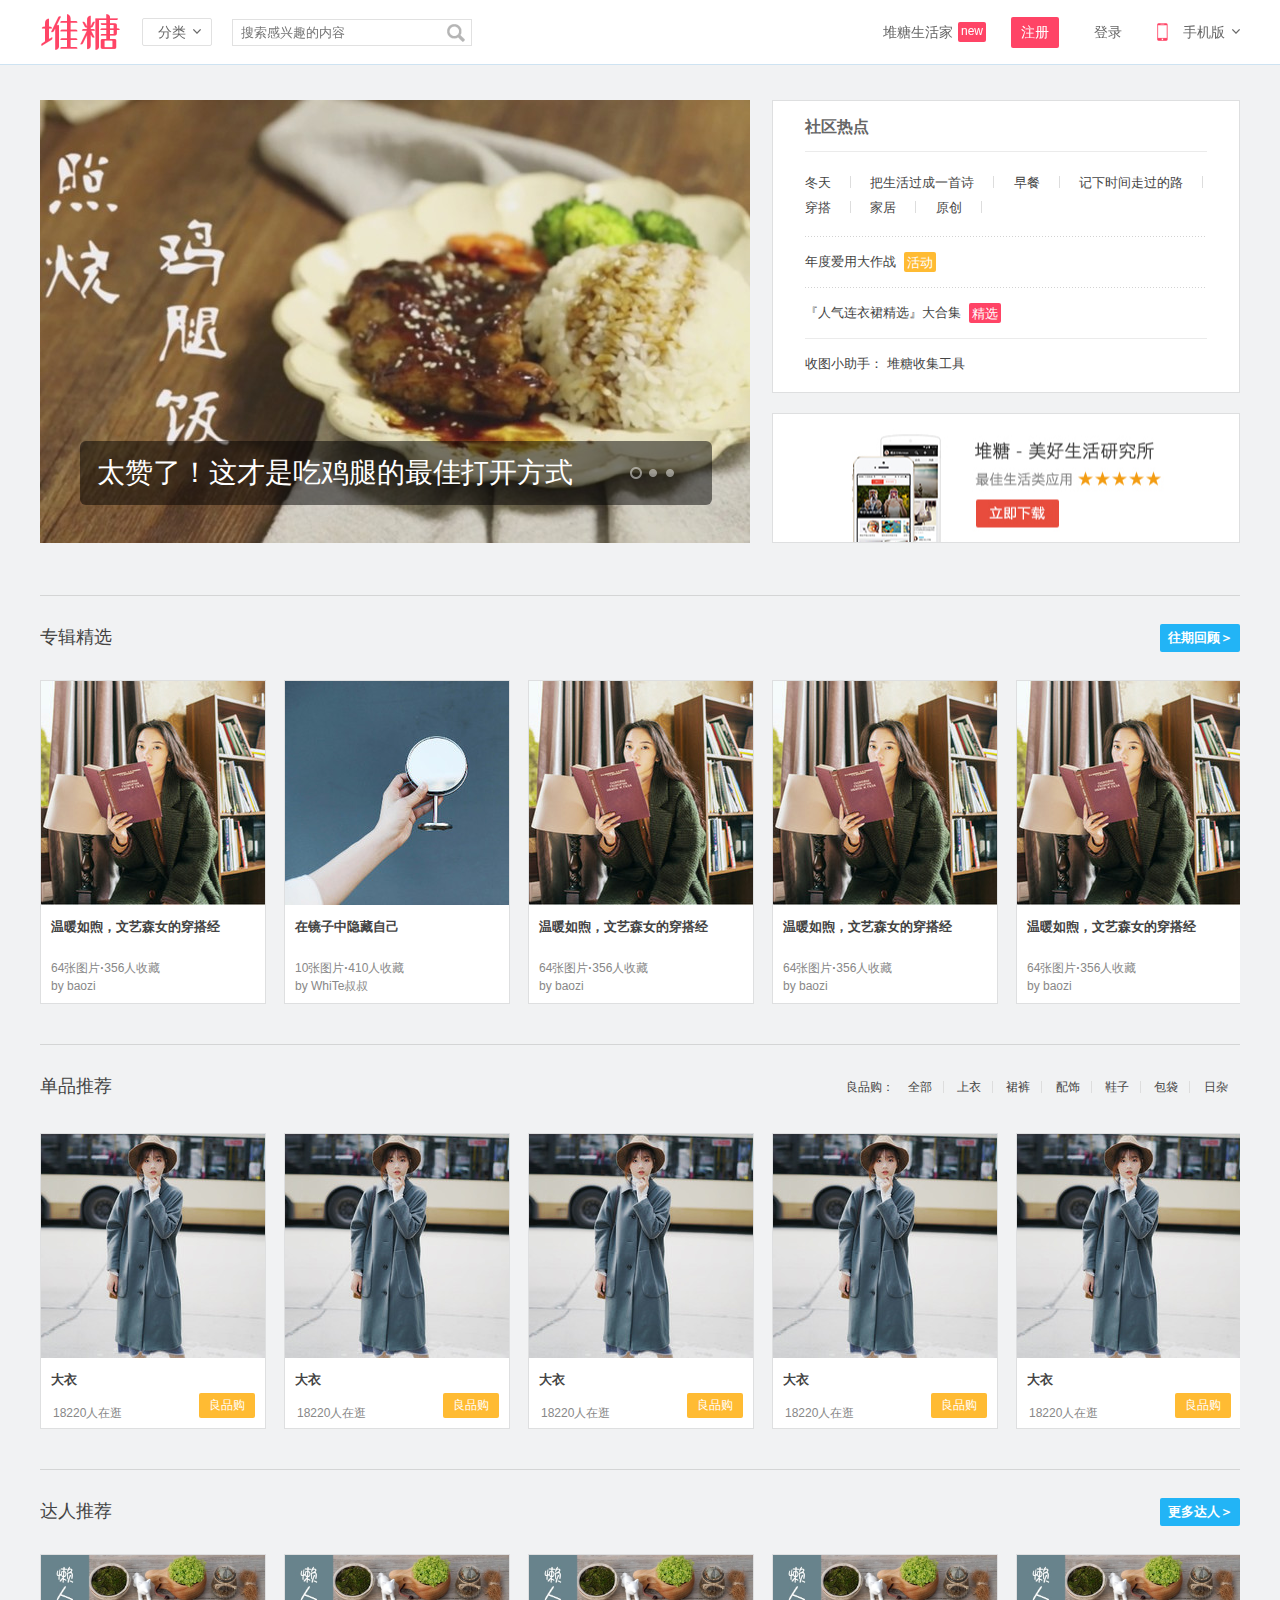
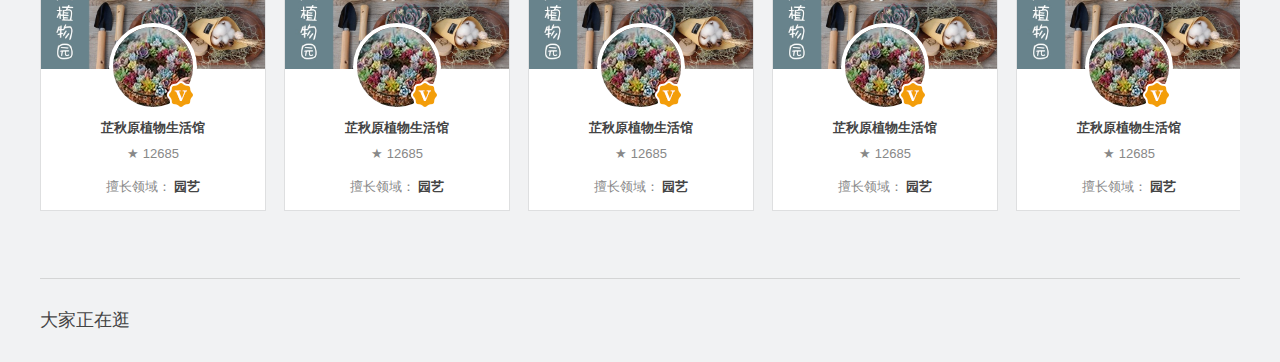
==== duitang/index.html @ 209ea650 "达人推荐" ====
<!doctype html>
<html>
    <head>
        <meta charset="UTF-8">
        <title>堆糖</title>
        <link rel="stylesheet" href="main.css">
    </head>
    <body>
        <div class="Header">
            <div class="u-container u-cf">
                <a class="Header-logo" href="">堆糖</a>

                <div class="Header-filters">
                    <div class="Header-categories">
                        <div class="Header-nav">分类</div>
                        <div class="Header-categoriesContent u-cf">
                            <div class="Header-categoriesModules">
                                <a class="Header-categoriesModuleLink" href="">首页</a>
                                <a class="Header-categoriesModuleLink" href="">热门</a>
                                <a class="Header-categoriesModuleLink" href="">良品购</a>
                            </div>
                            <div class="Header-categoriesBd">
                                <div class="Header-categoriesRow">
                                    <a class="Header-categoryLink" href="">家居生活</a>
                                    <a class="Header-categoryLink" href="">美食菜谱</a>
                                </div>
                                <div class="Header-categoriesRow">
                                    <a class="Header-categoryLink" href="">家居生活</a>
                                </div>
                            </div>
                        </div>
                    </div>
                    <div class="Header-search">
                        <input class="Header-searchInput" placeholder="搜索感兴趣的内容">
                    </div>
                </div>

                <div class="Header-helpers u-cf">
                    <div class="Header-helperItem">
                        <a href="">堆糖生活家</a>
                        <span class="Header-new">new</span>
                    </div>
                    <div class="Header-helperItem">
                        <a class="Header-btn Header-btn--hili" href="">注册</a>
                    </div>
                    <div class="Header-helperItem">
                        <a class="Header-btn" href="">登录</a>
                    </div>
                    <div class="Header-helperItem Header-qrcode">
                        <span class="phone-logo">sj</span>
                        <div class="for-phone">手机版</div>
                        <div class="Header-qrContent"></div>
                    </div>
                </div>
            </div>
        </div>

        <div class="u-container">
            <div class="Focus">
                <div class="Focus-item is-current">
                    <a class="Focus-img" href="https://www.duitang.com/article/?id=395470" style="background: url(img/jdt-1.jpeg);"></a>
                    <span class="Focus-title">
                        <span class="Focus-lstitle">
                        太赞了！这才是吃鸡腿的最佳打开方式
                        </span>
                    </span>
                </div>
                <div class="Focus-item">
                    <a class="Focus-img" href="https://www.duitang.com/album/?id=81870551" style="background: url(img/jdt-2.jpeg);"></a>
                    <span class="Focus-title">
                        <span class="Focus-lstitle">
                        游戏时间到！
                        </span>
                    </span>
                </div>
                <div class="Focus-item">
                    <a class="Focus-img" href="https://www.duitang.com/article/?id=393801" style="background: url(img/jdt-3.png);"></a>
                    <span class="Focus-title">
                        <span class="Focus-lstitle">
                        冬天最幸福的时候，就是做各种草莓派
                        </span>
                    </span>
                </div>

                <div class="Focus-points">
                    <div class="Focus-point is-current"></div>
                    <div class="Focus-point"></div>
                    <div class="Focus-point"></div>
                </div>

                <div class="Hot">
                        <h3 class="Hot-title">社区热点</h3>
                        <div class="Hot-tags">
                            <div class="Hot-span-sline">
                                <div class="Hot-tag">
                                    <a class="Hot-spana" target="blank" href="https://www.duitang.com/blogs/tag/?name=%E5%86%AC%E5%A4%A9&from=hot">冬天</a>
                                </div>
                                <div class="Hot-tag">
                                    <a class="Hot-spana" target="blank" href="http://www.duitang.com/album/?id=77973360">把生活过成一首诗</a>
                                </div>
                                <div class="Hot-tag">
                                    <a class="Hot-spana" target="blank" href="https://www.duitang.com/blogs/tag/?name=%E6%97%A9%E9%A4%90&from=hot">早餐</a>
                                </div>
                                <div class="Hot-tag">
                                    <a class="Hot-spana" target="blank" href="http://www.duitang.com/album/?id=78070814">记下时间走过的路</a>
                                </div>
                                <div class="Hot-tag">
                                    <a class="Hot-spana" target="blank" href="https://www.duitang.com/blogs/tag/?name=%E7%A9%BF%E6%90%AD&from=hot">穿搭</a>
                                </div>
                                <div class="Hot-tag">
                                    <a class="Hot-spana" target="blank" href="https://www.duitang.com/blogs/tag/?name=%E5%AE%B6%E5%B1%85&from=hot">家居</a>
                                </div>
                                <div class="Hot-tag">
                                    <a class="Hot-spana" target="blank" href="https://www.duitang.com/blogs/tag/?name=%E5%8E%9F%E5%88%9B&from=hot">原创</a>
                                </div>
                            </div>
                        </div>
                        <div class="Hot-spans">
                            <div class="Hot-span">
                                <a class="Hot-spana" target="blank" href="http://www.duitang.com/guide2/event/beauty02favorlove2016/">年度爱用大作战</a>
                                <a class="Hot-lable event" target="blank" href="http://www.duitang.com/guide2/event/beauty02favorlove2016/">活动</a>
                            </div>

                        </div>
                        <div class="Hot-spans">
                            <div class="Hot-span">
                                <a class="Hot-spana" target="blank" href="https://www.duitang.com/guide2/daogou/top100/">『人气连衣裙精选』大合集</a>
                                <a class="Hot-lable choice" target="blank" href="https://www.duitang.com/guide2/daogou/top100/">精选</a>
                            </div>
                        </div>
                        <div class="Hot-spans Hot-app">
                            <div class="Hot-span">
                                <span class="Hot-spana">收图小助手：
                                    <a target="blank" href="https://www.duitang.com/about/collectit/">
                                    堆糖收集工具
                                    </a>
                                </span>
                            </div>
                        </div>
                </div>
                <div class="AppDownload">
                    <a class="AppDownload-link" href="https://www.duitang.com/app/duitang/">app下载</a>
                </div>
            </div>
            <div class="Center">
                <div class="Selected">
                    <div class="Selected-hd u-cf">
                        <h2 class="Selected-title">专辑精选</h2>
                        <a class="Selected-more" target="blank" href="https://www.duitang.com/people/?user_id=1726490718#!favalbum">往期回顾＞</a>
                    </div>
                    <div class="Selected-items">
                        <div class="Selected-item">
                            <a class="Selected-figure" target="blank" href="https://www.duitang.com/album/?id=81811400">
                                <img src="img/zjjx-1.jpeg" style="display: block;">
                                <div class="Selected-caption">温暖如煦，文艺森女的穿搭经</div>
                            </a>
                            <div class="Selected-attrs">
                                <div>64张图片<b>·</b>356人收藏</div>
                                <div>
                                    by
                                    <a target="blank" href="https://www.duitang.com/people/?user_id=84204">baozi</a>
                                </div>
                            </div>
                        </div>
                        <div class="Selected-item">
                            <a class="Selected-figure" target="blank" href="https://www.duitang.com/album/?id=81811400">
                                <img src="img/zjjx-2.jpeg" style="display: block;">
                                <div class="Selected-caption">在镜子中隐藏自己</div>
                            </a>
                            <div class="Selected-attrs">
                                <div>10张图片<b>·</b>410人收藏</div>
                                <div>
                                    by
                                    <a target="blank" href="https://www.duitang.com/album/?id=72485323">WhiTe叔叔</a>
                                </div>
                            </div>
                        </div>
                        <div class="Selected-item">
                            <a class="Selected-figure" target="blank" href="https://www.duitang.com/album/?id=81811400">
                                <img src="img/zjjx-1.jpeg" style="display: block;">
                                <div class="Selected-caption">温暖如煦，文艺森女的穿搭经</div>
                            </a>
                            <div class="Selected-attrs">
                                <div>64张图片<b>·</b>356人收藏</div>
                                <div>
                                    by
                                    <a target="blank" href="https://www.duitang.com/people/?user_id=84204">baozi</a>
                                </div>
                            </div>
                        </div>
                        <div class="Selected-item">
                            <a class="Selected-figure" target="blank" href="https://www.duitang.com/album/?id=81811400">
                                <img src="img/zjjx-1.jpeg" style="display: block;">
                                <div class="Selected-caption">温暖如煦，文艺森女的穿搭经</div>
                            </a>
                            <div class="Selected-attrs">
                                <div>64张图片<b>·</b>356人收藏</div>
                                <div>
                                    by
                                    <a target="blank" href="https://www.duitang.com/people/?user_id=84204">baozi</a>
                                </div>
                            </div>
                        </div>
                        <div class="Selected-item">
                            <a class="Selected-figure" target="blank" href="https://www.duitang.com/album/?id=81811400">
                                <img src="img/zjjx-1.jpeg" style="display: block;">
                                <div class="Selected-caption">温暖如煦，文艺森女的穿搭经</div>
                            </a>
                            <div class="Selected-attrs">
                                <div>64张图片<b>·</b>356人收藏</div>
                                <div>
                                    by
                                    <a target="blank" href="https://www.duitang.com/people/?user_id=84204">baozi</a>
                                </div>
                            </div>
                        </div>
                    </div>
                </div>
                <div class="Selected">
                    <div class="Selected-hd u-cf">
                        <h2 class="Selected-title">单品推荐</h2>
                        <div class="Recommend-enery">
                            <span>良品购：</span>
                            <a class="Enery-tag" target="blank" href="https://www.duitang.com/shopping/?from=home">全部</a>
                            <a class="Enery-tag" target="blank" href="https://www.duitang.com/shopping/?cat=1&from=home">上衣</a>
                            <a class="Enery-tag" target="blank" href="https://www.duitang.com/shopping/?cat=2&from=home">裙裤</a>
                            <a class="Enery-tag" target="blank" href="https://www.duitang.com/shopping/?cat=3&from=home">配饰</a>
                            <a class="Enery-tag" target="blank" href="https://www.duitang.com/shopping/?cat=4&from=home">鞋子</a>
                            <a class="Enery-tag" target="blank" href="https://www.duitang.com/shopping/?cat=5&from=home">包袋</a>
                            <a class="Enery-lasttag" target="blank" href="https://www.duitang.com/shopping/?cat=6&from=home">日杂</a>
                        </div>
                        <div class="Recommend-all">
                            <div class="Recommend-block">
                                <a class="Selected-figure" target="blank" href="https://www.duitang.com/album/?id=81811400">
                                    <img src="img/dptj-1.jpeg" style="display: block;">
                                    <div class="Selected-caption">大衣</div>
                                </a>
                                <div class="Recommend-attr">
                                    <div class="Selected-scs">18220人在逛</div>
                                    <a class="Selected-lpg" target="blank" href="https://www.duitang.com/shopping/?from=home">良品购</a>
                                </div>
                            </div>
                            <div class="Recommend-block">
                                <a class="Selected-figure" target="blank" href="https://www.duitang.com/album/?id=81811400">
                                    <img src="img/dptj-1.jpeg" style="display: block;">
                                    <div class="Selected-caption">大衣</div>
                                </a>
                                <div class="Recommend-attr">
                                    <div class="Selected-scs">18220人在逛</div>
                                    <a class="Selected-lpg" target="blank" href="https://www.duitang.com/shopping/?from=home">良品购</a>
                                </div>
                            </div>
                            <div class="Recommend-block">
                                <a class="Selected-figure" target="blank" href="https://www.duitang.com/album/?id=81811400">
                                    <img src="img/dptj-1.jpeg" style="display: block;">
                                    <div class="Selected-caption">大衣</div>
                                </a>
                                <div class="Recommend-attr">
                                    <div class="Selected-scs">18220人在逛</div>
                                    <a class="Selected-lpg" target="blank" href="https://www.duitang.com/shopping/?from=home">良品购</a>
                                </div>
                            </div>
                            <div class="Recommend-block">
                                <a class="Selected-figure" target="blank" href="https://www.duitang.com/album/?id=81811400">
                                    <img src="img/dptj-1.jpeg" style="display: block;">
                                    <div class="Selected-caption">大衣</div>
                                </a>
                                <div class="Recommend-attr">
                                    <div class="Selected-scs">18220人在逛</div>
                                    <a class="Selected-lpg" target="blank" href="https://www.duitang.com/shopping/?from=home">良品购</a>
                                </div>
                            </div>
                            <div class="Recommend-block">
                                <a class="Selected-figure" target="blank" href="https://www.duitang.com/album/?id=81811400">
                                    <img src="img/dptj-1.jpeg" style="display: block;">
                                    <div class="Selected-caption">大衣</div>
                                </a>
                                <div class="Recommend-attr">
                                    <div class="Selected-scs">18220人在逛</div>
                                    <a class="Selected-lpg" target="blank" href="https://www.duitang.com/shopping/?from=home">良品购</a>
                                </div>
                            </div>
                        </div>
                    </div>
                </div>
                <div class="Selected">
                    <div class="Selected-hd u-cf">
                        <h2 class="Selected-title">达人推荐</h2>
                        <a class="Selected-more" target="blank" href="https://www.duitang.com/people/?user_id=1726490718#!favalbum">更多达人＞</a>
                    </div>
                    <div class="Selected-items">
                        <div class="Recommend-item">
                            <div class="Selected-figure">
                                <a class="Figure-upper" target="blank" href="https://www.duitang.com/people/?user_id=1007240">
                                    <img class="Figure-middle" src="img/drtj-user1.jpeg">
                                    <img class="Figure-below" src="img/VIP-logo.png">
                                    <div class="Selected-store">芷秋原植物生活馆</div>
                                </a>
                                <p class="Collect">★ 12685</p>
                                <p class="Expertise">擅长领域：
                                    <b class="Field">园艺</b>
                                </p>
                            </div>
                        </div>
                        <div class="Recommend-item">
                            <div class="Selected-figure">
                                <a class="Figure-upper" target="blank" href="https://www.duitang.com/people/?user_id=1007240">
                                    <img class="Figure-middle" src="img/drtj-user1.jpeg">
                                    <img class="Figure-below" src="img/VIP-logo.png">
                                    <div class="Selected-store">芷秋原植物生活馆</div>
                                </a>
                                <p class="Collect">★ 12685</p>
                                <p class="Expertise">擅长领域：
                                    <b class="Field">园艺</b>
                                </p>
                            </div>
                        </div>
                        <div class="Recommend-item">
                            <div class="Selected-figure">
                                <a class="Figure-upper" target="blank" href="https://www.duitang.com/people/?user_id=1007240">
                                    <img class="Figure-middle" src="img/drtj-user1.jpeg">
                                    <img class="Figure-below" src="img/VIP-logo.png">
                                    <div class="Selected-store">芷秋原植物生活馆</div>
                                </a>
                                <p class="Collect">★ 12685</p>
                                <p class="Expertise">擅长领域：
                                    <b class="Field">园艺</b>
                                </p>
                            </div>
                        </div>
                        <div class="Recommend-item">
                            <div class="Selected-figure">
                                <a class="Figure-upper" target="blank" href="https://www.duitang.com/people/?user_id=1007240">
                                    <img class="Figure-middle" src="img/drtj-user1.jpeg">
                                    <img class="Figure-below" src="img/VIP-logo.png">
                                    <div class="Selected-store">芷秋原植物生活馆</div>
                                </a>
                                <p class="Collect">★ 12685</p>
                                <p class="Expertise">擅长领域：
                                    <b class="Field">园艺</b>
                                </p>
                            </div>
                        </div>
                        <div class="Recommend-item">
                            <div class="Selected-figure">
                                <a class="Figure-upper" target="blank" href="https://www.duitang.com/people/?user_id=1007240">
                                    <img class="Figure-middle" src="img/drtj-user1.jpeg">
                                    <img class="Figure-below" src="img/VIP-logo.png">
                                    <div class="Selected-store">芷秋原植物生活馆</div>
                                </a>
                                <p class="Collect">★ 12685</p>
                                <p class="Expertise">擅长领域：
                                    <b class="Field">园艺</b>
                                </p>
                            </div>
                        </div>
                    </div>
                </div>
                <div class="Selected-then">
                    <div class="Selected-hd u-cf">
                        <h2 class="Selected-title">大家正在逛</h2>
                    </div>
                </div>
            </div>
        </div>

        <div class="Footer"></div>
    </body>
    <script src="jquery-min.js"></script>
    <script src="main.js"></script>
</html>
---- duitang/main.css ----
body {
    margin: 0;
    padding-top: 100px;
    background: #f1f2f3;
    color: #666;
    font: 12px/1.5 "Helvetica Neue", Helvetica, "PingFang SC", "Hiragino Sans GB", "Microsoft YaHei", Arial, sans-serif;
}

a {
    color: inherit;
    text-decoration: none;
}

.u-container {
    margin: auto;
    width: 1200px;
    height: 100%;
}

.u-cf::before,
.u-cf::after {
      display: table;
      content: " ";
}

.u-cf::after {
    clear: both;
}

.Header {
    position: fixed;
    top:0;
    z-index: 15;
    width: 100%;
    height:64px;
    border-bottom: 1px solid #cee3f2;
    background: #fff;
}

.Header-logo {
    float: left;
    width: 80px;
    height: 100%;
    background: url(img/logo.png) no-repeat center;
    text-indent: -999px;
}

.Header-filters {
    display: flex;
    align-items: center;
    float: left;
    margin-left: 22px;
    height: 100%;
}

.Header-categories {
    position: relative;
    font-size: 14px;
}

.Header-nav {
    position: relative;
    z-index: 10;
    padding-right: 10px;
    width: 58px;
    border: 1px solid #e1e1e1;
    border-radius: 2px;
    background: url(img/arrow-down.png) no-repeat 49px center;
    text-align: center;
    line-height: 26px;
    cursor: pointer;
}

.Header-categories:hover .Header-nav {
    border-bottom-color: #fff;
    background-image: url(img/arrow-up.png);
}

.Header-categoriesContent {
    position: absolute;
    top: 27px;
    display: none;
    padding: 40px 30px 20px;
    width: 300px;
    border: 1px solid #e1e1e1;
    background: #fff;
}

.Header-categories:hover .Header-categoriesContent {
    display: block;
    background: #fff;
}

.Header-categoriesModules {
    float: left;
    width: 80px;
}

.Header-categoriesModuleLink {
    display: block;
    margin-bottom: .5em;
}

.Header-categoriesBd {
    float: left;
    width: 220px;
}

.Header-categoriesRow {
    margin-bottom: .5em;
    padding-bottom: .5em;
    border-bottom: 1px solid #e1e1e1;
}

.Header-categoryLink {
    margin-right: 2em;
}

.Header-searchInput {
    margin-left: 20px;
    padding: 5px 30px 5px 8px;
    width: 200px;
    outline: none;
    border: 1px solid #e1e1e1;
    background: url(img/search.png) no-repeat 210px center;
}

.Header-helpers {
    display: flex;
    align-items: center;
    float: right;
    height: 100%;
    font-size: 14px;
}

.Header-helperItem {
    display: flex;
    align-items: center;
    float: left;
    margin-left: 25px;
    height: 100%;
}

.Header-new {
    margin-left: 5px;
    padding: 0 3px 2px;
    border-radius: 2px;
    background: #f46;
    color: #fff;
    font-size: 12px;
}

.Header-btn {
    padding: 5px 10px;
    border-radius: 2px;
}

.Header-btn--hili {
    background: #f46;
    color: #fff;
}

.phone-logo {
    float: left;
    width: 11px;
    height: 100%;
    background: url(img/phone.png) no-repeat center;
    text-indent: 999px;
}

.for-phone {
    position: relative;
    z-index: 10;
    padding: 5px 15px;
    background: url(img/arrow-down.png) no-repeat 63px center;
    cursor: pointer;
}

.Header-qrcode:hover .for-phone {
    background-image: url(img/arrow-up.png);
}
.Header-qrcode {
    position: relative;
}

.Header-qrContent {
    position: absolute;
    top: 64px;
    left: -90px;
    display: none;
    width: 188px;
    height: 200px;
    background: url(img/qrcode.png);
}

.Header-qrcode:hover .Header-qrContent {
    display: block;
}

.Focus {
    position: relative;
    float: left;
    width: 100%;
    height: 455px;
}

.Focus-item {
    position: relative;
    display: none;
    float: left;
    width: 712px;
    height: 445px;
}

.Focus-item.is-current {
    display: block;
}

.Focus-img {
    display: block;
    width: 710px;
    height: 443px;
    background: no-repeat;
}

.Focus-title {
    position: absolute;
    bottom: 40px;
    left: 40px;
    padding-left: 17px;
    width: 615px;
    height: 64px;
    border-radius: 6px;
    background-color: rgba(0,0,0,.5);
    color: #fff;
    font-size: 28px;
    line-height: 64px;
}

.Focus-lstitle {
    float: left;
}


.Focus-points {
    position: absolute;
    bottom: 76px;
    left: 590px;
    z-index: 5;
    overflow:hidden;
    width: 104px;
    height:12px
}

.Focus-point {
    float: left;
    margin-right: 5px;
    width: 12px;
    height: 12px;
    background: url(img/xbt.png) -622px -244px no-repeat ;
    cursor: pointer;
}

.Focus-point.is-current {
    background-position-x: -642px;
}

.Hot {
    float: right;
    overflow: hidden;
    padding: 0 32px;
    width: 402px;
    height: 291px;
    border: 1px solid #dedfe0;
    background: #fff
}

.Hot-title {
    margin: 0;
    padding-top: 14px;
    height: 36px;
    border-bottom: 1px solid #ebebeb;
    font-size: 16px;
}

.Hot-tags {
    margin-left: -16px;
    padding: 16px 0 0;
    height:68px;
    background: 0 0;
}

.Hot-span-sline {
    width: 422px;
}

.Hot-tag {
    display: inline-block;
    padding: 0 20px 0 16px;
    background: url(img/xbt.png) right 8px;
}

.Hot-spana {
    display: inline-block;
    margin-top: 5px;
    padding: 0;
    color: #444;
    font-size: 13px;
}

.Hot-spans {
    padding: 11px 0 5px;
    height: 35px;
    background: url(img/dian.png) repeat-x;
}

.Hot-span {
    line-height: 20px;
}

.Hot-lable.event {
    width: 26px;
    height: 20px;
    background-color: #fb3;
}

.Hot-lable {
    margin-left: 5px;
    padding: 2.5px 3px;
    border-radius: 2px;
    color: #fff;
    font-size: 13px;
}

.Hot-lable.choice {
    width:26px;
    background-color: #f46;
}

.Hot-spans.Hot-app {
    padding-top: 10px;
    border-top: 1px solid #ebebeb;
    background: 0 0;
}

.AppDownload {
    float: right;
    overflow: hidden;
    margin-top: 20px;
    width: 468px;
    height: 130px;
    background-color: #fff;
}

.AppDownload-link {
    display: block;
    height: 128px;
    border: 1px solid #dedfe0;
    background: url(img/app-download.jpeg) no-repeat center;
    text-indent: -9999px;
}

.Center {
    overflow: hidden;
    width:100%;
}

.Selected {
    margin-top: 40px;
    border-top: 1px solid #d4d5d5;
}

.Selected-hd {
    margin: 28px 0;
}

.Selected-title {
    float:left;
    margin: 0;
    color: #444;
    font-weight: 400;
    font-size: 18px
}

.Selected-more {
    float: right;
    margin:0 auto;
    width: 80px;
    height: 28px;
    border-radius: 2px;
    background-color: #22b4f6;
    color: #fff;
    text-align: center;
    text-decoration: none;
    font-weight: 700;
    font-size: 13px;
    line-height: 28px;
}

.Selected-items {
    margin-right: -20px;
    height: 324px;
}

.Selected-item {
    position: relative;
    float: left;
    margin-right: 18px;
    width: 224px;
    height: 322px;
    border: 1px solid #dedfe0;
    background-color: #fff;
}

.Selected-figure {
    display: block;
}

.Selected-caption {
    padding: 12px 10px 0;
    height: 34px;
    color: #444;
    font-weight: 700;
    font-size: 13px;
}

.Selected-attrs {
    padding: 8px 10px 12px;
    height: 34px;
    color: #888;
    font-size: 12px;
}

.Recommend-enery {
    float: right;
    margin:0 auto;
    width: 394px;
    height: 28px;
    color: #444;
    text-align: center;
    text-decoration: none;
    font-size: 12px;
    line-height: 28px;
}

.Enery-tag {
    padding: 0 12px 0 10px;
    background: url(img/xbt.png) right 1px;
}

.Enery-lasttag {
    padding: 0 12px 0 10px;
    background: 0 0;
}

.Recommend-all {
    margin-top: 60px;
    margin-right: -20px;
}

.Recommend-block {
    position: relative;
    float: left;
    margin-right: 18px;
    width: 224px;
    height: 294px;
    border: 1px solid #dedfe0;
    background-color: #fff;
}

.Recommend-attr {
    height: 34px;
    color: #888;
    font-size: 12px;
}

.Selected-scs {
    padding: 0 12px 12px;
}

.Selected-lpg {
    position: absolute;
    right: 10px;
    bottom: 10px;
    width: 56px;
    height: 25px;
    border-radius: 2px;
    background-color: #fb3;
    color: #fff;
    vertical-align: middle;
    text-align: center;
    line-height: 25px;
    text-orientation: none;
}

.Recommend-item {
    position: relative;
    float: left;
    margin-right: 18px;
    width: 224px;
    height: 255px;
    border: 1px solid #dedfe0;
    background-color: #fff;
}

.Figure-upper {
    display: block;
    width: 224px;
    height: 114px;
    background: url(img/drtj-1.jpeg);
    background-size: cover;
}

.Figure-middle {
    position: absolute;
    top: 68px;
    left: 68px;
    width: 80px;
    height: 80px;
    border: 4px solid #fff;
    border-radius: 80px;
    cursor: pointer;
}

.Figure-below {
    transform: translate3d(126px,126px,0);
}

.Selected-store {
    padding-top: 130px;
    padding-right: 10px;
    padding-left: 10px;
    color: #444;
    text-align: center;
    font-weight: 700;
    font-size: 13px;
}

.Collect {
    margin-top: 75px;
    color: #888;
    text-align: center;
    font-size: 13px;
}

.Expertise {
    color: #888;
    text-align: center;
    font-size: 13px;
}

.Field {
    color: #444;
    font-weight: 400px;
}

.Selected-then {
    border-top: 1px solid #d4d5d5;
}
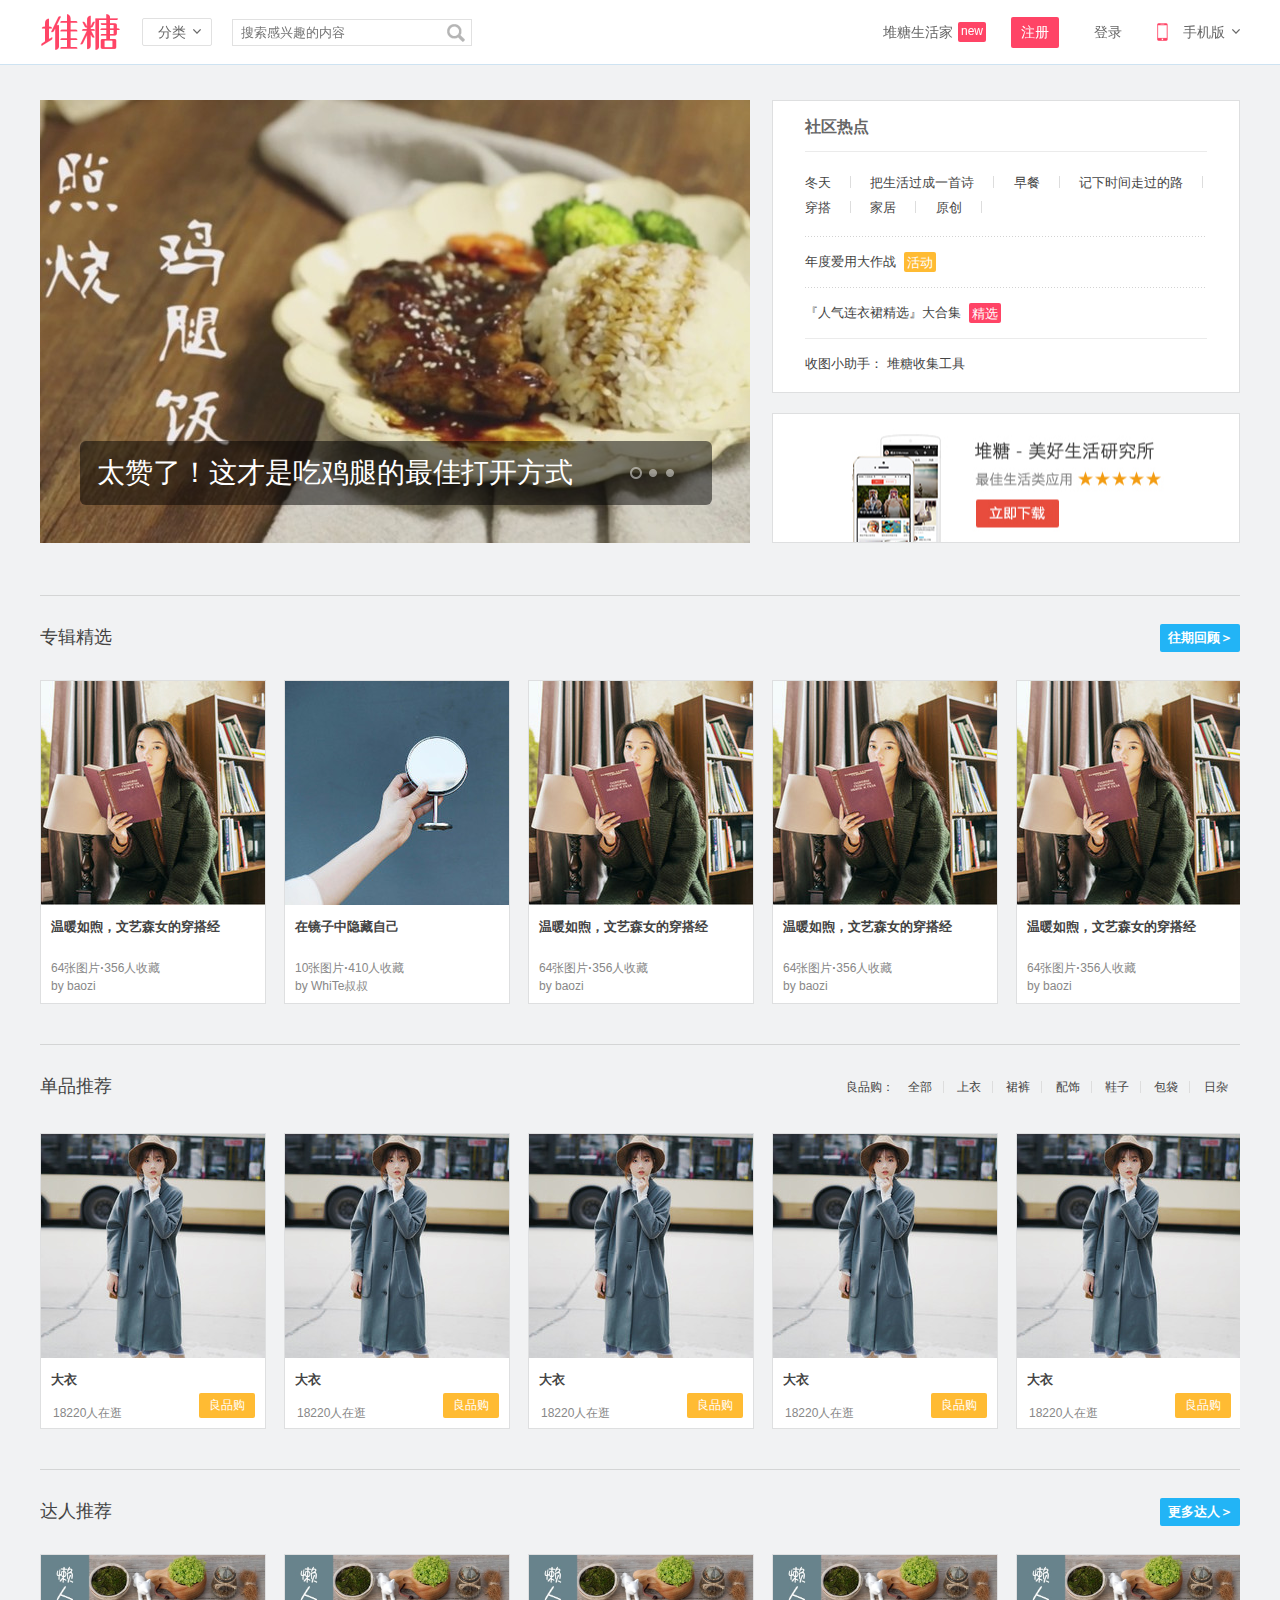
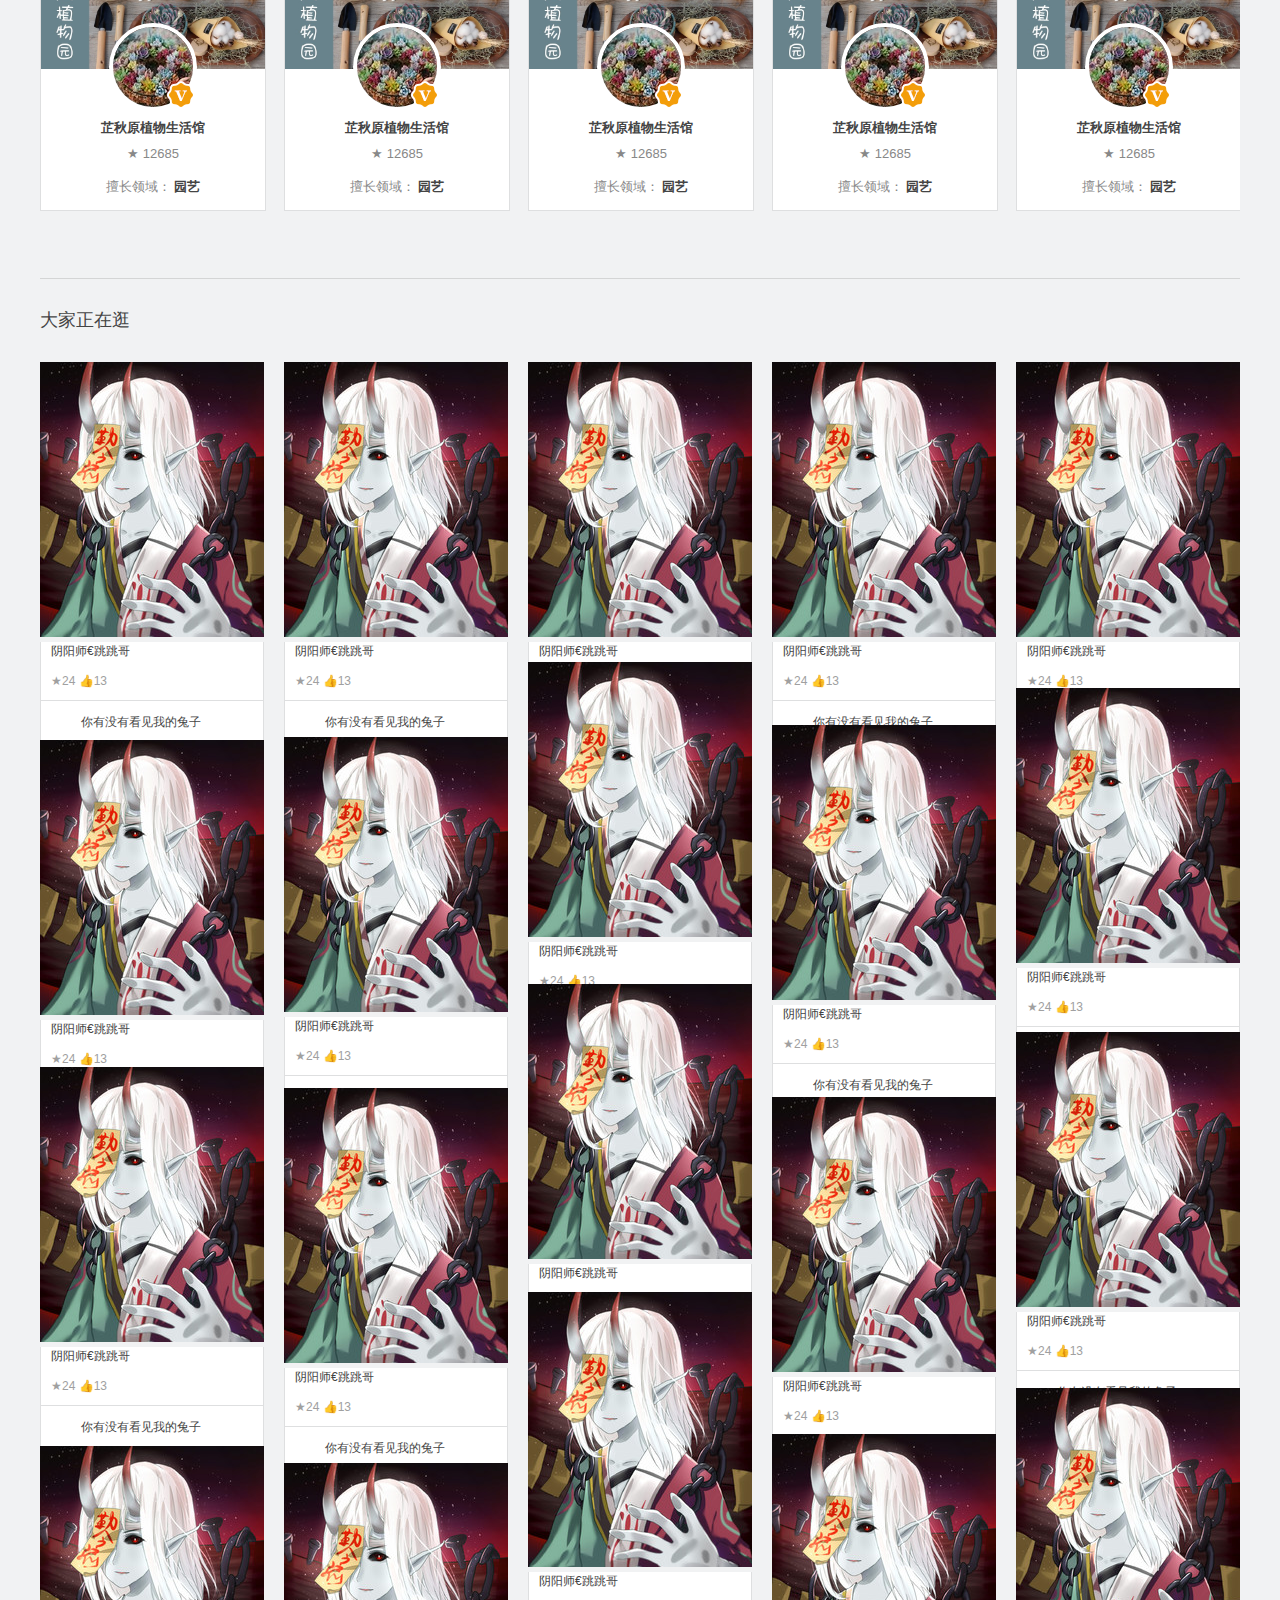
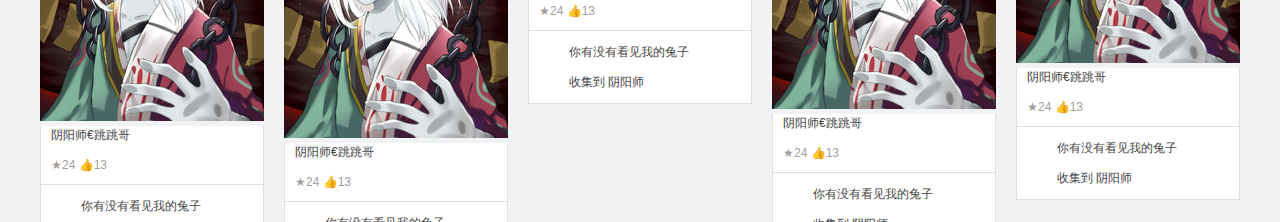
==== commit 6202ba54: "折磨" ====
--- a/duitang/index.html
+++ b/duitang/index.html
@@ -360,12 +360,74 @@
                     <div class="Selected-hd u-cf">
                         <h2 class="Selected-title">大家正在逛</h2>
                     </div>
+                    <div class="Example">
+                        <div class="Example-column"></div>
+                        <div class="Example-column"></div>
+                        <div class="Example-column"></div>
+                        <div class="Example-column"></div>
+                        <div class="Example-column"></div>
+                    </div>
                 </div>
             </div>
         </div>
 
         <div class="Footer"></div>
     </body>
+    <script id="Example-item--Template" type="text/template">
+        <a target="blank" href="https://www.duitang.com/blog/?id=685735447">
+            <img src="img/01.jpeg">
+        </a>
+        <div class="Example-title">
+            <span class="Example-store">阴阳师€跳跳哥</span>
+            <p class="Example-zan">★24<span> 👍13</span></p>
+            <a class="Example-comment" target="blank" href="https://www.duitang.com/people/?user_id=5399099">你有没有看见我的兔子</a>
+            <p class="Example-comment">收集到
+            <a target="blank" href="https://www.duitang.com/album/?id=80597880"> 阴阳师</a>
+            </p>
+        </div>
+
+    </script>
+
+    <script>
+        // 计算下一个项目应该添加到第几列（高度最矮的那一列）
+        var getNextColumnIndex = function () {
+            var columns = document.querySelectorAll('.Example-column');
+
+            var nextColumnIndex = 0;
+            var nextColumnHeight = columns[0].offsetHeight;
+
+            for (var i = 1, count = columns.length; i < count; i++) {
+                if (columns[i].offsetHeight < nextColumnHeight) {
+                    nextColumnIndex = i;
+                    nextColumnHeight = columns[i].offsetHeight;
+                }
+            }
+
+            return nextColumnIndex;
+        };
+
+        // 创建并添加一个项目
+        var loadItem  = function () {
+            var item = document.createElement('div');
+
+            item.className = 'Example-item';
+            item.style.height = Math.floor(Math.random() * 100 + 300) + 'px'; // 真实环境不需要
+            item.innerHTML = document.getElementById('Example-item--Template').innerHTML;
+
+            var nextColumnIndex = getNextColumnIndex();
+            document.querySelectorAll('.Example-column')[nextColumnIndex].append(item);
+        };
+
+        // 创建并添加指定数量个项目
+        var loadItems = function (amount) {
+            for (var i = 0; i < amount; i++) {
+                loadItem();
+            }
+        };
+
+        // 创建并添加 20 个项目
+        loadItems(20);
+    </script>
     <script src="jquery-min.js"></script>
     <script src="main.js"></script>
 </html>
--- a/duitang/main.css
+++ b/duitang/main.css
@@ -557,3 +557,46 @@
 .Selected-then {
     border-top: 1px solid #d4d5d5;
 }
+
+.Example {
+    margin-right: -30px;
+}
+
+.Example-column {
+    float: left;
+    margin-right: 20px;
+    width: 224px;
+}
+
+.Example-item {
+    width: 100%;
+}
+
+.Example-title {
+    margin-bottom: 20px;
+    border-right: 1px solid #dedfe0;
+    border-bottom: 1px solid #dedfe0;
+    border-left: 1px solid #dedfe0;
+    background: #fff;
+}
+
+.Example-store {
+    padding-right: 10px;
+    padding-left: 10px;
+    color: #444;
+    text-align: center;
+    font-size: 12px;
+}
+
+.Example-zan {
+    padding-bottom:10px;
+    padding-left: 10px;
+    border-bottom: 1px solid #dedfe0;
+    color: #a0a0a0;
+}
+
+.Example-comment {
+    padding-left: 40px;
+    color: #444;
+    font-size: 12px;
+}
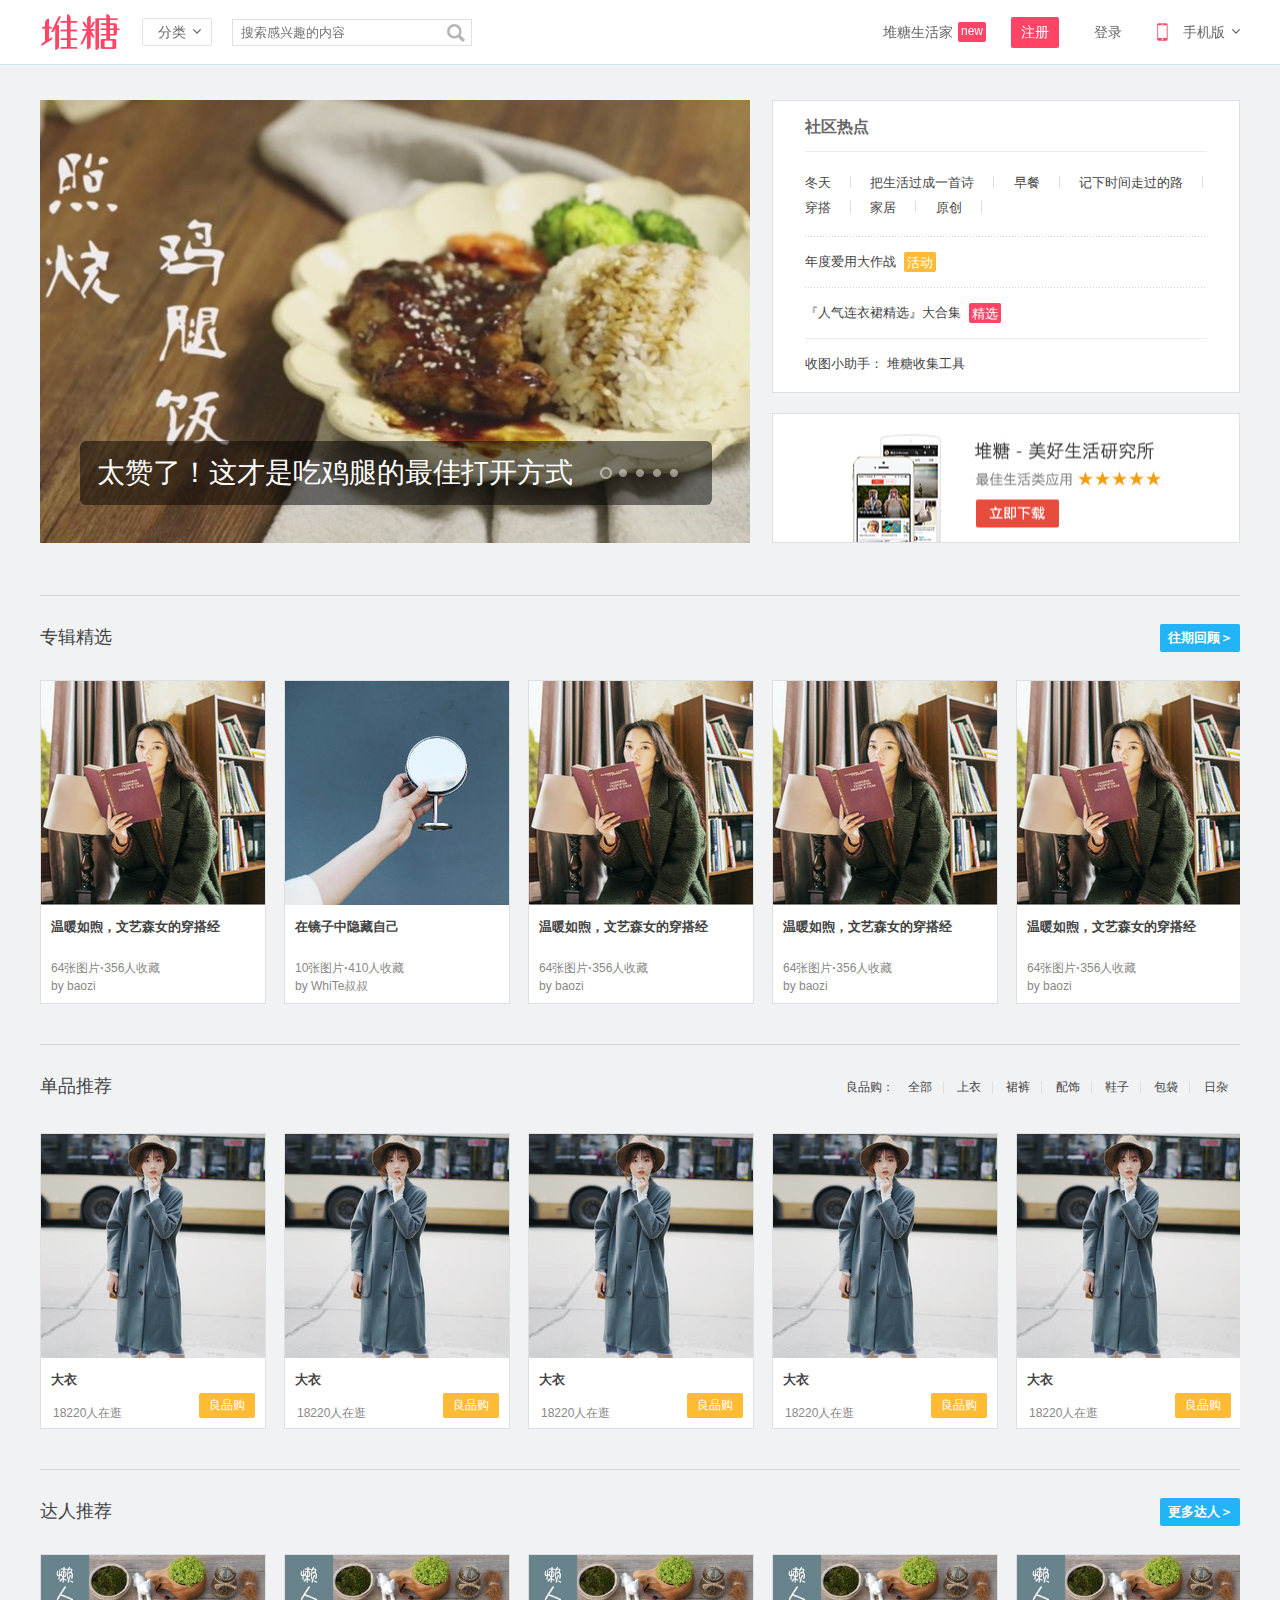
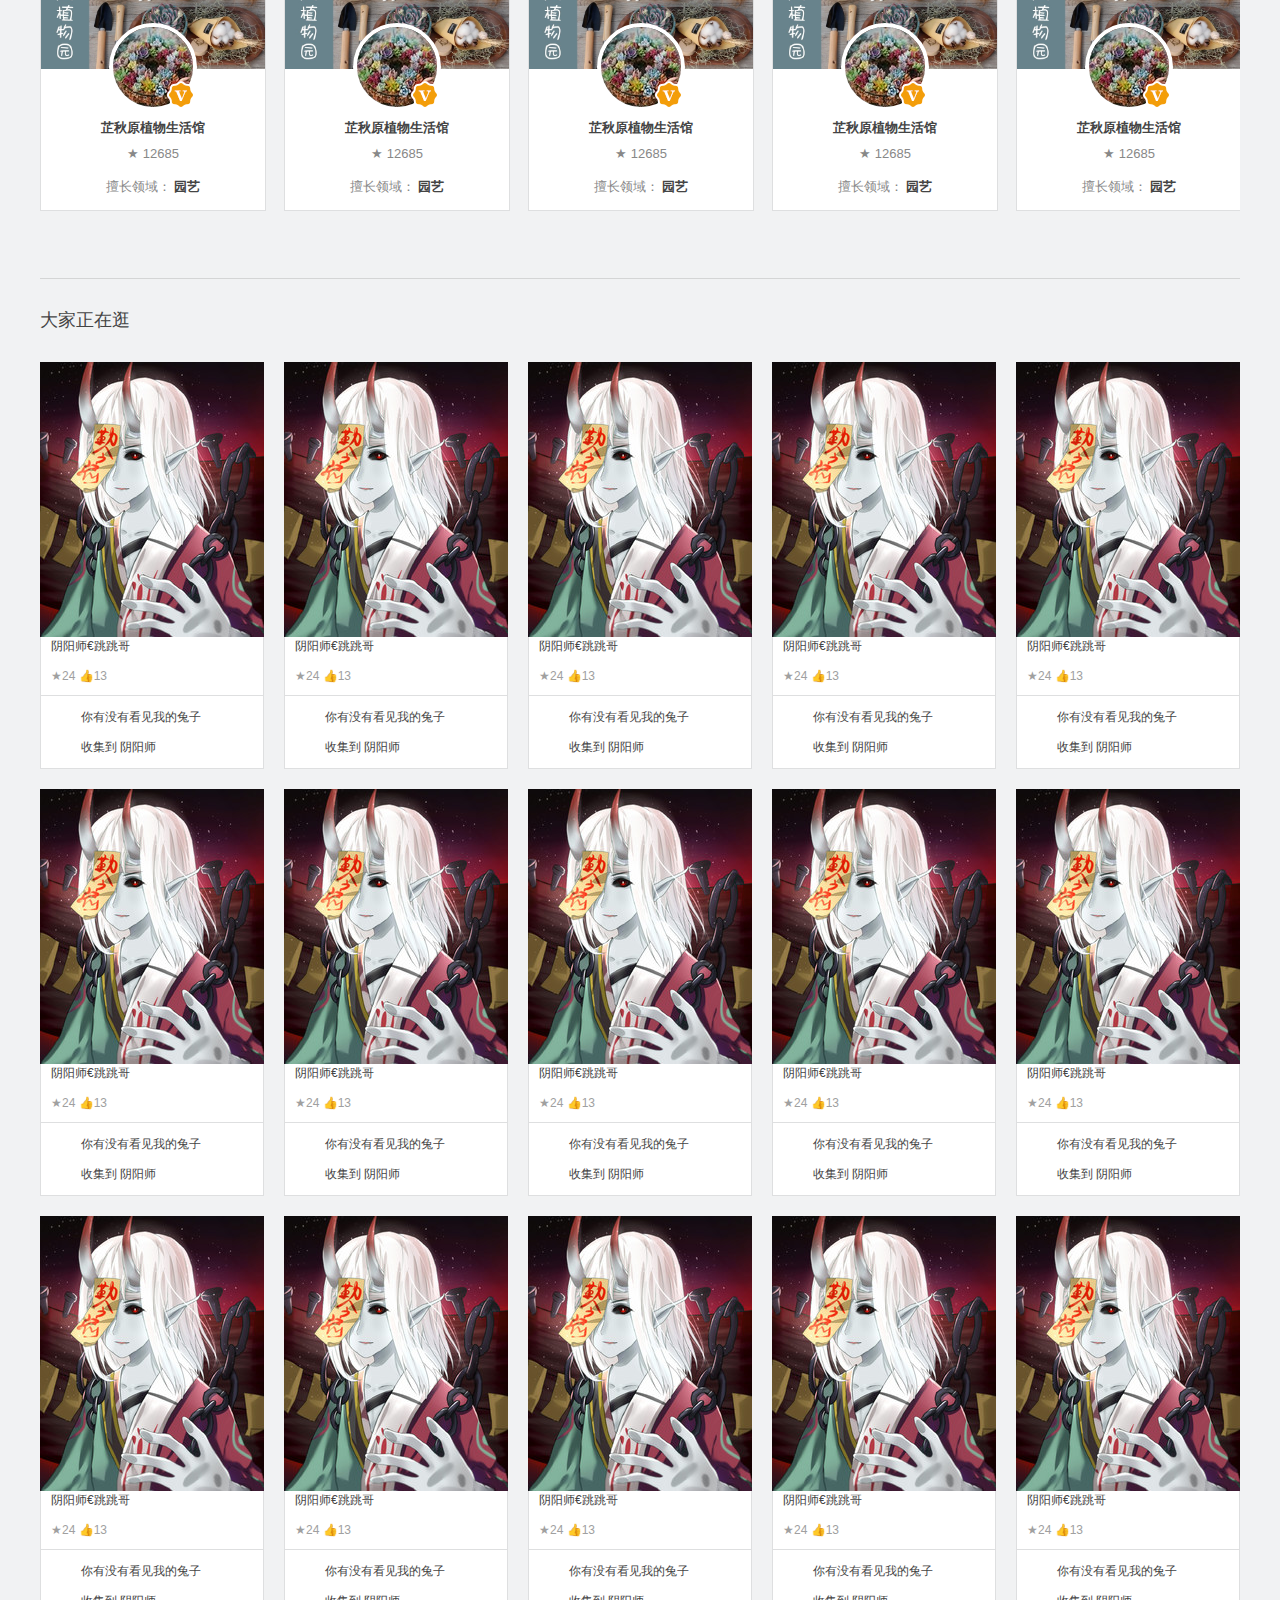
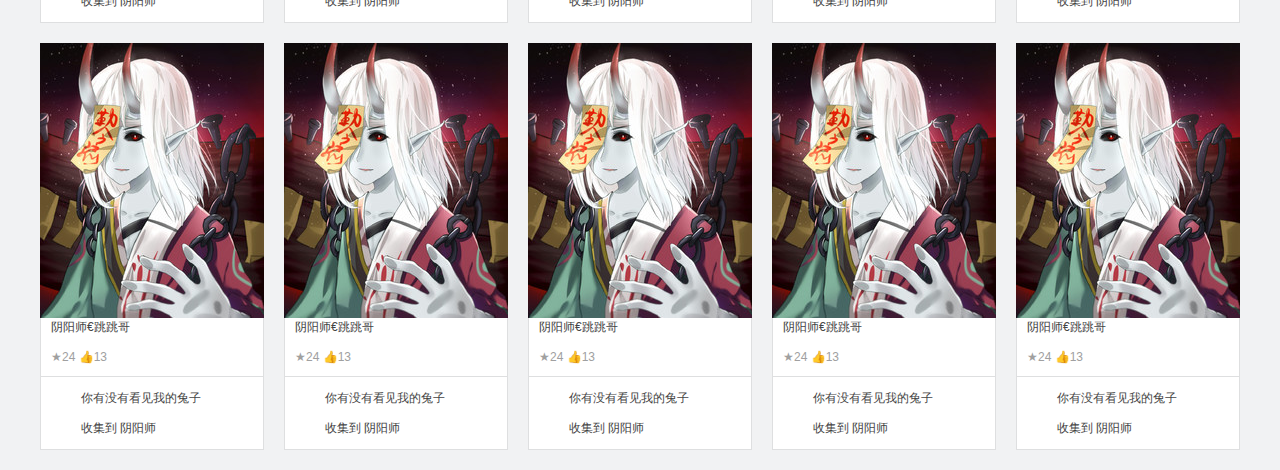
==== commit 8a939e1a: "一点" ====
--- a/duitang/index.html
+++ b/duitang/index.html
@@ -81,9 +81,27 @@
                         </span>
                     </span>
                 </div>
+                <div class="Focus-item">
+                    <a class="Focus-img" href="http://www.duitang.com/article/?id=395192" style="background: url(img/jdt-4.jpeg);"></a>
+                    <span class="Focus-title">
+                        <span class="Focus-lstitle">
+                        柏林与成都只有一杯咖啡距离
+                        </span>
+                    </span>
+                </div>
+                <div class="Focus-item">
+                    <a class="Focus-img" href="http://www.duitang.com/article/?id=398700" style="background: url(img/jdt-5.jpeg);"></a>
+                    <span class="Focus-title">
+                        <span class="Focus-lstitle">
+                        金高银《鬼怪》学生妹穿搭大盘点
+                        </span>
+                    </span>
+                </div>
 
                 <div class="Focus-points">
                     <div class="Focus-point is-current"></div>
+                    <div class="Focus-point"></div>
+                    <div class="Focus-point"></div>
                     <div class="Focus-point"></div>
                     <div class="Focus-point"></div>
                 </div>
@@ -411,7 +429,6 @@
             var item = document.createElement('div');
 
             item.className = 'Example-item';
-            item.style.height = Math.floor(Math.random() * 100 + 300) + 'px'; // 真实环境不需要
             item.innerHTML = document.getElementById('Example-item--Template').innerHTML;
 
             var nextColumnIndex = getNextColumnIndex();
--- a/duitang/main.css
+++ b/duitang/main.css
@@ -245,7 +245,7 @@
 .Focus-points {
     position: absolute;
     bottom: 76px;
-    left: 590px;
+    left: 560px;
     z-index: 5;
     overflow:hidden;
     width: 104px;
@@ -573,6 +573,7 @@
 }
 
 .Example-title {
+    margin-top: -5px;
     margin-bottom: 20px;
     border-right: 1px solid #dedfe0;
     border-bottom: 1px solid #dedfe0;
@@ -581,6 +582,7 @@
 }
 
 .Example-store {
+    margin-top: 10px;
     padding-right: 10px;
     padding-left: 10px;
     color: #444;
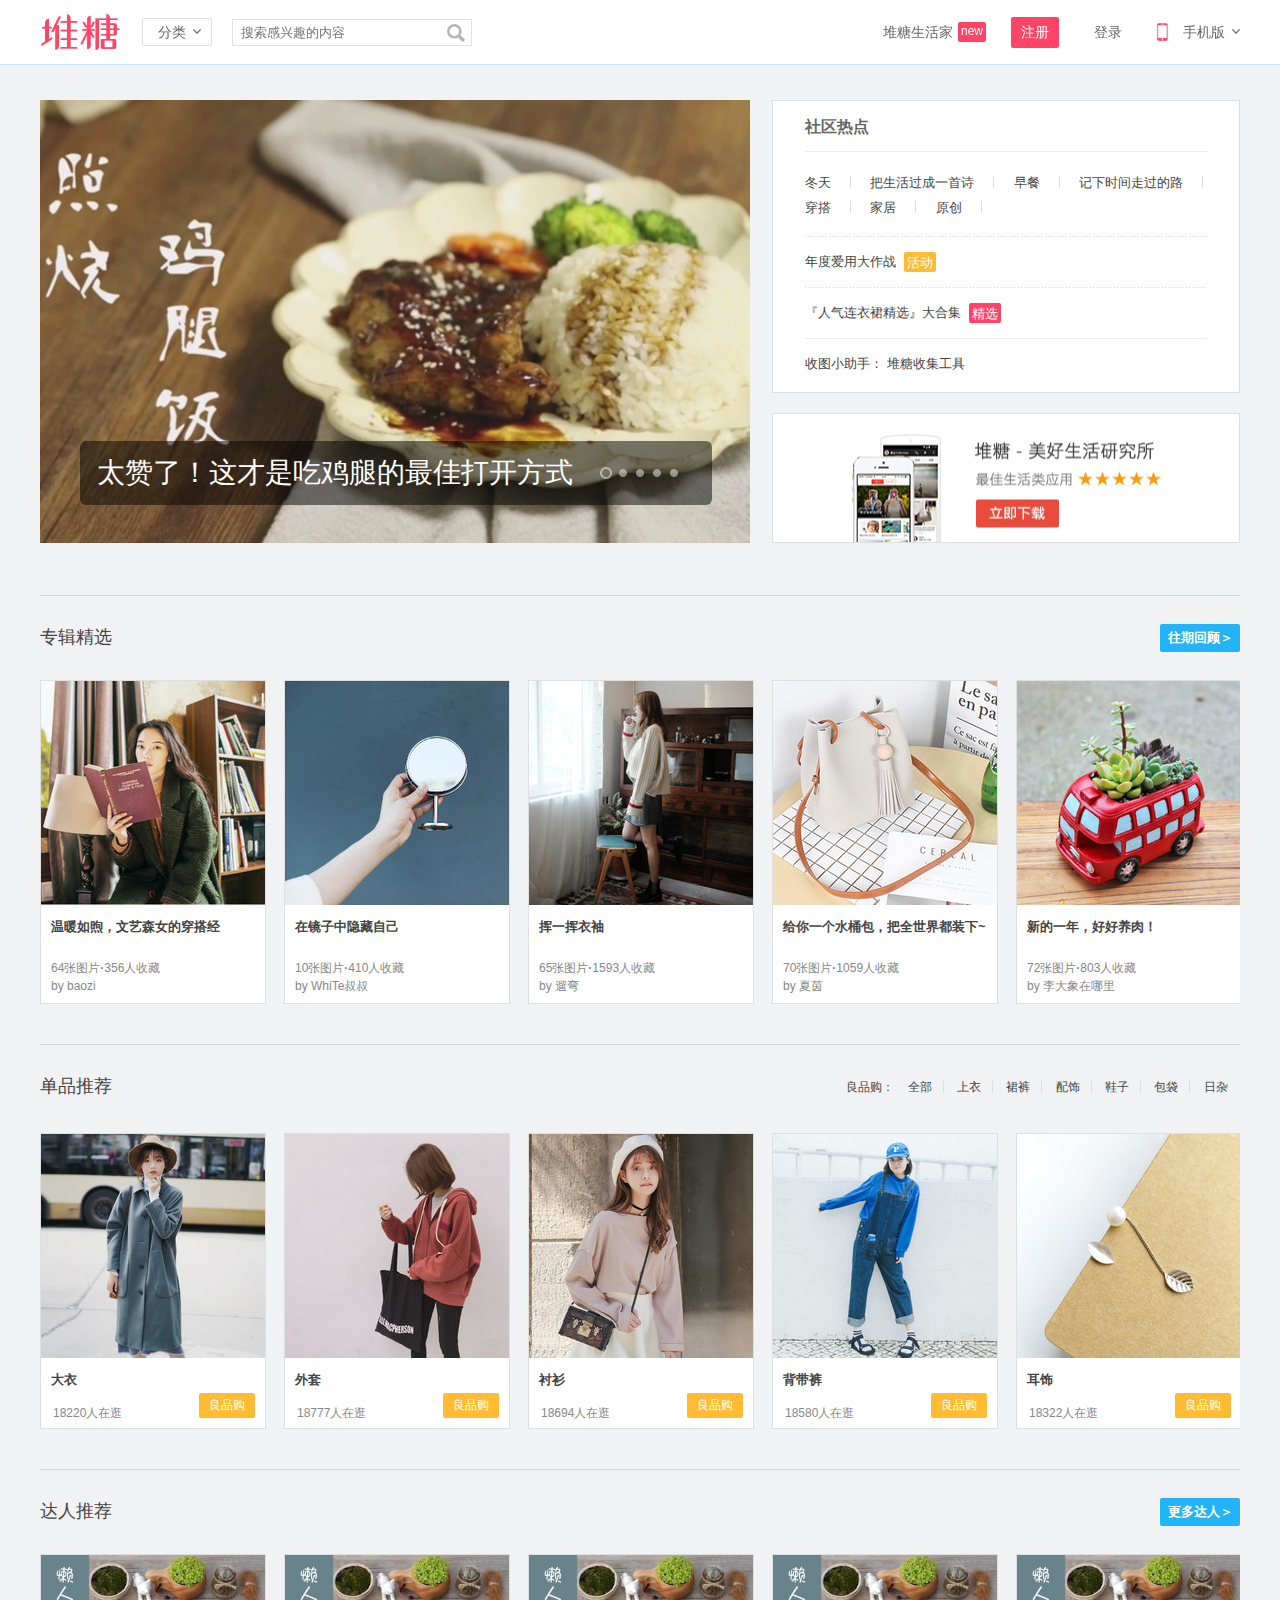
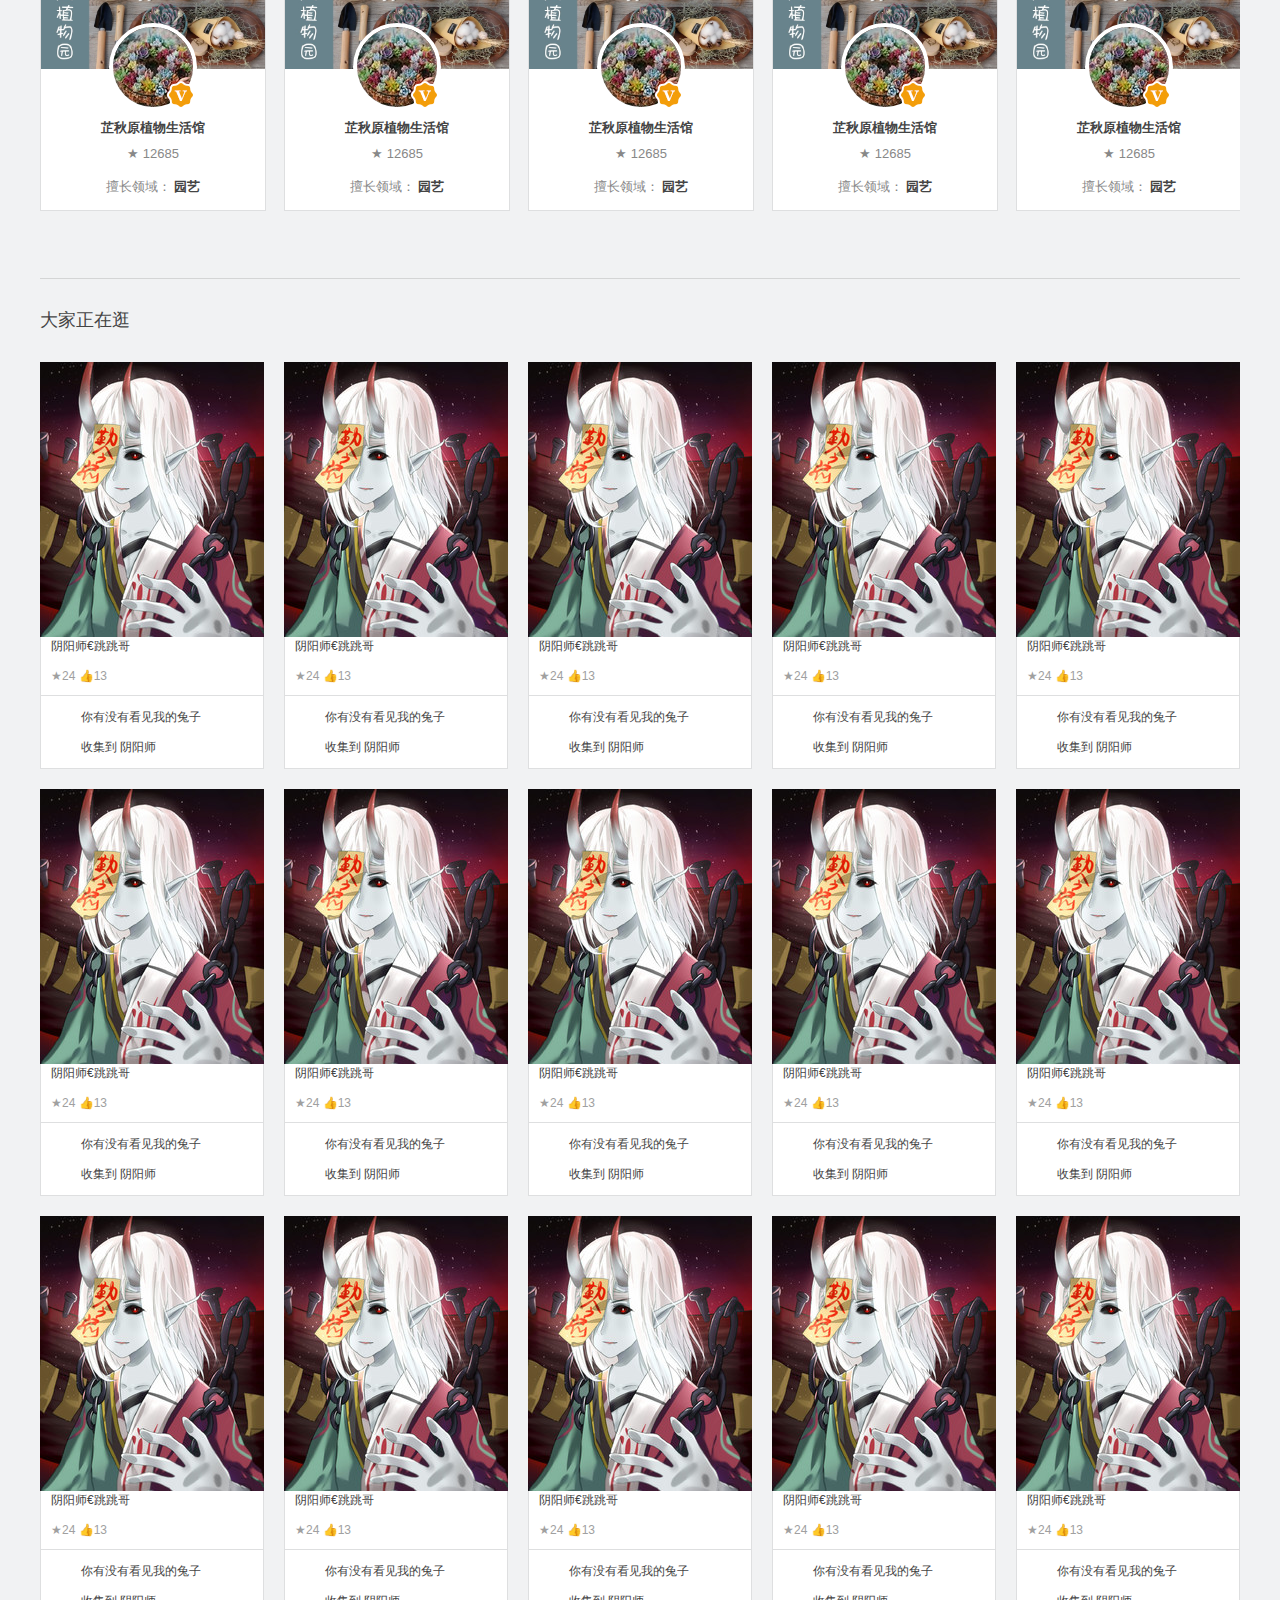
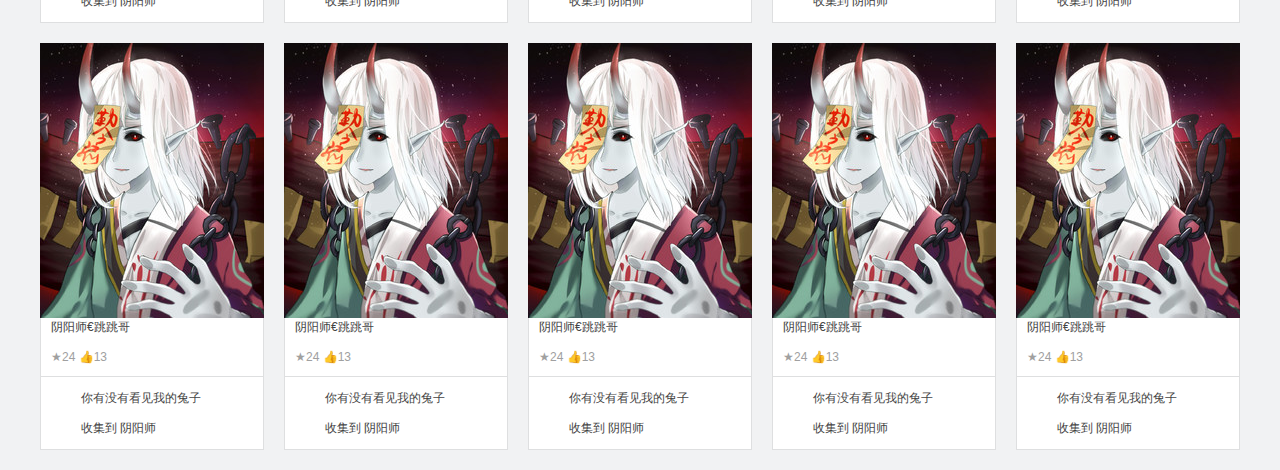
==== commit 9f265088: "一部分完善" ====
--- a/duitang/index.html
+++ b/duitang/index.html
@@ -194,41 +194,41 @@
                             </div>
                         </div>
                         <div class="Selected-item">
-                            <a class="Selected-figure" target="blank" href="https://www.duitang.com/album/?id=81811400">
-                                <img src="img/zjjx-1.jpeg" style="display: block;">
-                                <div class="Selected-caption">温暖如煦，文艺森女的穿搭经</div>
+                            <a class="Selected-figure" target="blank" href="https://www.duitang.com/album/?id=81996414">
+                                <img src="img/zjjx-3.jpeg" style="display: block;">
+                                <div class="Selected-caption">挥一挥衣袖</div>
                             </a>
                             <div class="Selected-attrs">
-                                <div>64张图片<b>·</b>356人收藏</div>
+                                <div>65张图片<b>·</b>1593人收藏</div>
                                 <div>
                                     by
-                                    <a target="blank" href="https://www.duitang.com/people/?user_id=84204">baozi</a>
+                                    <a target="blank" href="https://www.duitang.com/people/?user_id=96418">遛弯</a>
                                 </div>
                             </div>
                         </div>
                         <div class="Selected-item">
-                            <a class="Selected-figure" target="blank" href="https://www.duitang.com/album/?id=81811400">
-                                <img src="img/zjjx-1.jpeg" style="display: block;">
-                                <div class="Selected-caption">温暖如煦，文艺森女的穿搭经</div>
+                            <a class="Selected-figure" target="blank" href="https://www.duitang.com/album/?id=81998842">
+                                <img src="img/zjjx-4.jpeg" style="display: block;">
+                                <div class="Selected-caption">给你一个水桶包，把全世界都装下~</div>
                             </a>
                             <div class="Selected-attrs">
-                                <div>64张图片<b>·</b>356人收藏</div>
+                                <div>70张图片<b>·</b>1059人收藏</div>
                                 <div>
                                     by
-                                    <a target="blank" href="https://www.duitang.com/people/?user_id=84204">baozi</a>
+                                    <a target="blank" href="https://www.duitang.com/people/?user_id=116965">夏茵</a>
                                 </div>
                             </div>
                         </div>
                         <div class="Selected-item">
-                            <a class="Selected-figure" target="blank" href="https://www.duitang.com/album/?id=81811400">
-                                <img src="img/zjjx-1.jpeg" style="display: block;">
-                                <div class="Selected-caption">温暖如煦，文艺森女的穿搭经</div>
+                            <a class="Selected-figure" target="blank" href="https://www.duitang.com/album/?id=81883542">
+                                <img src="img/zjjx-5.jpeg" style="display: block;">
+                                <div class="Selected-caption">新的一年，好好养肉！</div>
                             </a>
                             <div class="Selected-attrs">
-                                <div>64张图片<b>·</b>356人收藏</div>
+                                <div>72张图片<b>·</b>803人收藏</div>
                                 <div>
                                     by
-                                    <a target="blank" href="https://www.duitang.com/people/?user_id=84204">baozi</a>
+                                    <a target="blank" href="https://www.duitang.com/people/?user_id=815681">李大象在哪里</a>
                                 </div>
                             </div>
                         </div>
@@ -259,42 +259,42 @@
                                 </div>
                             </div>
                             <div class="Recommend-block">
-                                <a class="Selected-figure" target="blank" href="https://www.duitang.com/album/?id=81811400">
-                                    <img src="img/dptj-1.jpeg" style="display: block;">
-                                    <div class="Selected-caption">大衣</div>
+                                <a class="Selected-figure" target="blank" href="https://www.duitang.com/shopping/?cat=1&sub=%E8%89%AF%E5%93%81%E8%B4%AD_%E5%A4%96%E5%A5%97">
+                                    <img src="img/dptj-2.jpeg" style="display: block;">
+                                    <div class="Selected-caption">外套</div>
                                 </a>
                                 <div class="Recommend-attr">
-                                    <div class="Selected-scs">18220人在逛</div>
+                                    <div class="Selected-scs">18777人在逛</div>
                                     <a class="Selected-lpg" target="blank" href="https://www.duitang.com/shopping/?from=home">良品购</a>
                                 </div>
                             </div>
                             <div class="Recommend-block">
-                                <a class="Selected-figure" target="blank" href="https://www.duitang.com/album/?id=81811400">
-                                    <img src="img/dptj-1.jpeg" style="display: block;">
-                                    <div class="Selected-caption">大衣</div>
+                                <a class="Selected-figure" target="blank" href="https://www.duitang.com/shopping/?cat=1&sub=%E8%89%AF%E5%93%81%E8%B4%AD_%E8%96%84%E5%A4%96%E5%A5%97">
+                                    <img src="img/dptj-3.jpeg" style="display: block;">
+                                    <div class="Selected-caption">衬衫</div>
                                 </a>
                                 <div class="Recommend-attr">
-                                    <div class="Selected-scs">18220人在逛</div>
+                                    <div class="Selected-scs">18694人在逛</div>
                                     <a class="Selected-lpg" target="blank" href="https://www.duitang.com/shopping/?from=home">良品购</a>
                                 </div>
                             </div>
                             <div class="Recommend-block">
-                                <a class="Selected-figure" target="blank" href="https://www.duitang.com/album/?id=81811400">
-                                    <img src="img/dptj-1.jpeg" style="display: block;">
-                                    <div class="Selected-caption">大衣</div>
+                                <a class="Selected-figure" target="blank" href="https://www.duitang.com/shopping/?cat=2&sub=%E8%89%AF%E5%93%81%E8%B4%AD_%E7%89%9B%E4%BB%94%E8%A3%A4">
+                                    <img src="img/dptj-4.jpeg" style="display: block;">
+                                    <div class="Selected-caption">背带裤</div>
                                 </a>
                                 <div class="Recommend-attr">
-                                    <div class="Selected-scs">18220人在逛</div>
+                                    <div class="Selected-scs">18580人在逛</div>
                                     <a class="Selected-lpg" target="blank" href="https://www.duitang.com/shopping/?from=home">良品购</a>
                                 </div>
                             </div>
                             <div class="Recommend-block">
-                                <a class="Selected-figure" target="blank" href="https://www.duitang.com/album/?id=81811400">
-                                    <img src="img/dptj-1.jpeg" style="display: block;">
-                                    <div class="Selected-caption">大衣</div>
+                                <a class="Selected-figure" target="blank" href="https://www.duitang.com/shopping/?cat=3&sub=%E8%89%AF%E5%93%81%E8%B4%AD_%E8%80%B3%E7%8E%AF">
+                                    <img src="img/dptj-5.jpeg" style="display: block;">
+                                    <div class="Selected-caption">耳饰</div>
                                 </a>
                                 <div class="Recommend-attr">
-                                    <div class="Selected-scs">18220人在逛</div>
+                                    <div class="Selected-scs">18322人在逛</div>
                                     <a class="Selected-lpg" target="blank" href="https://www.duitang.com/shopping/?from=home">良品购</a>
                                 </div>
                             </div>
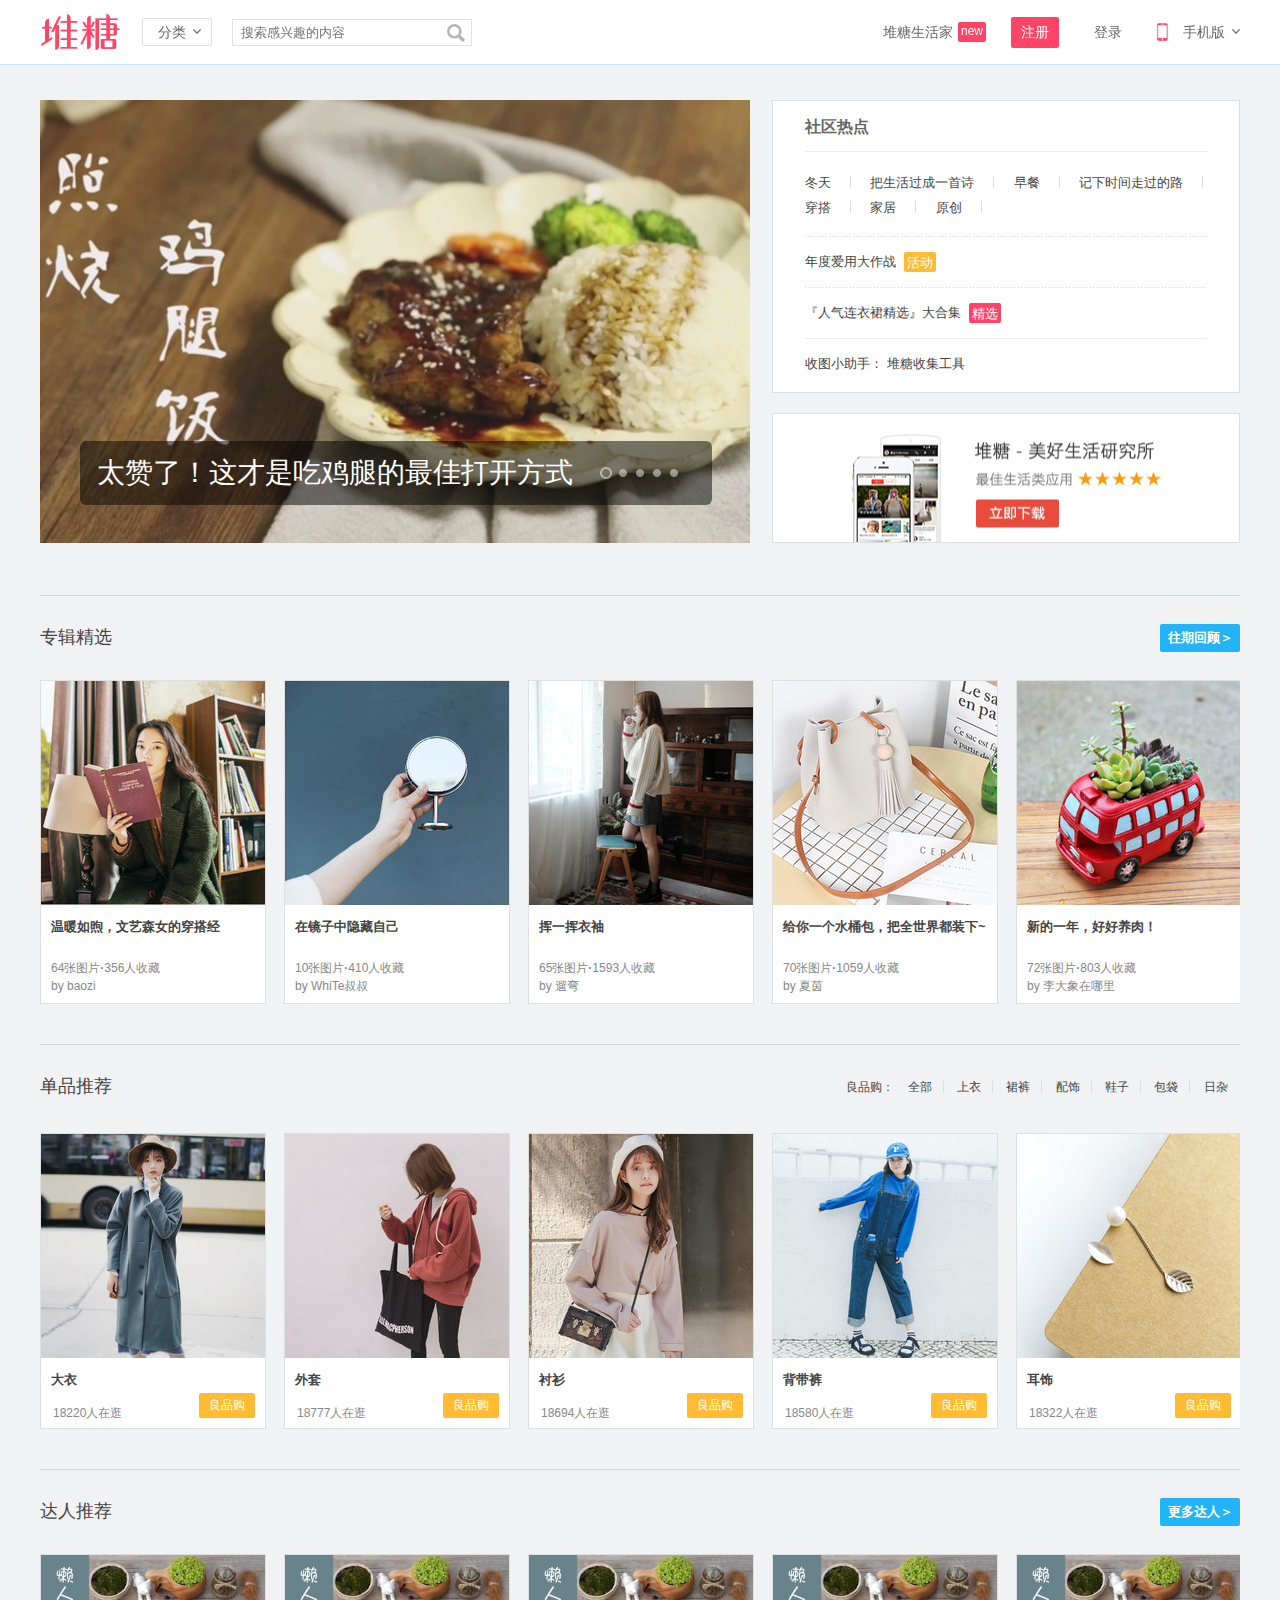
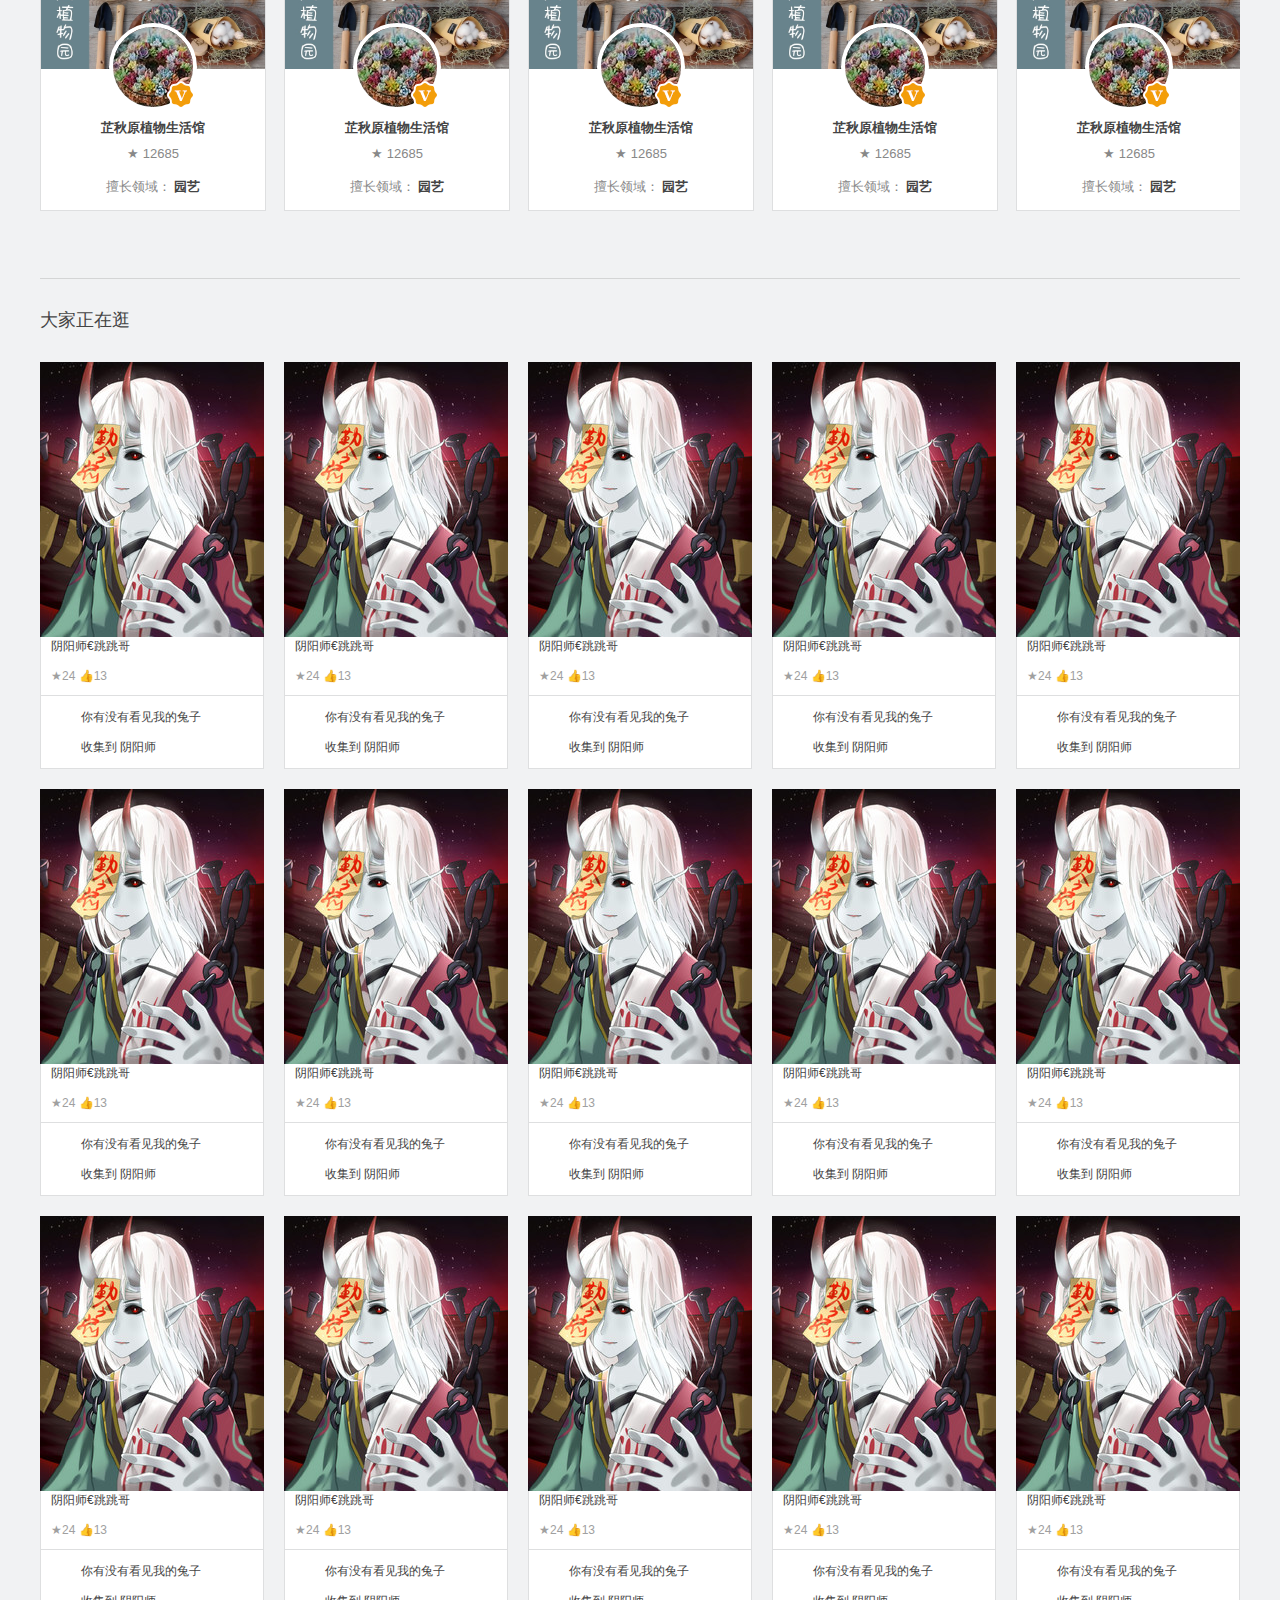
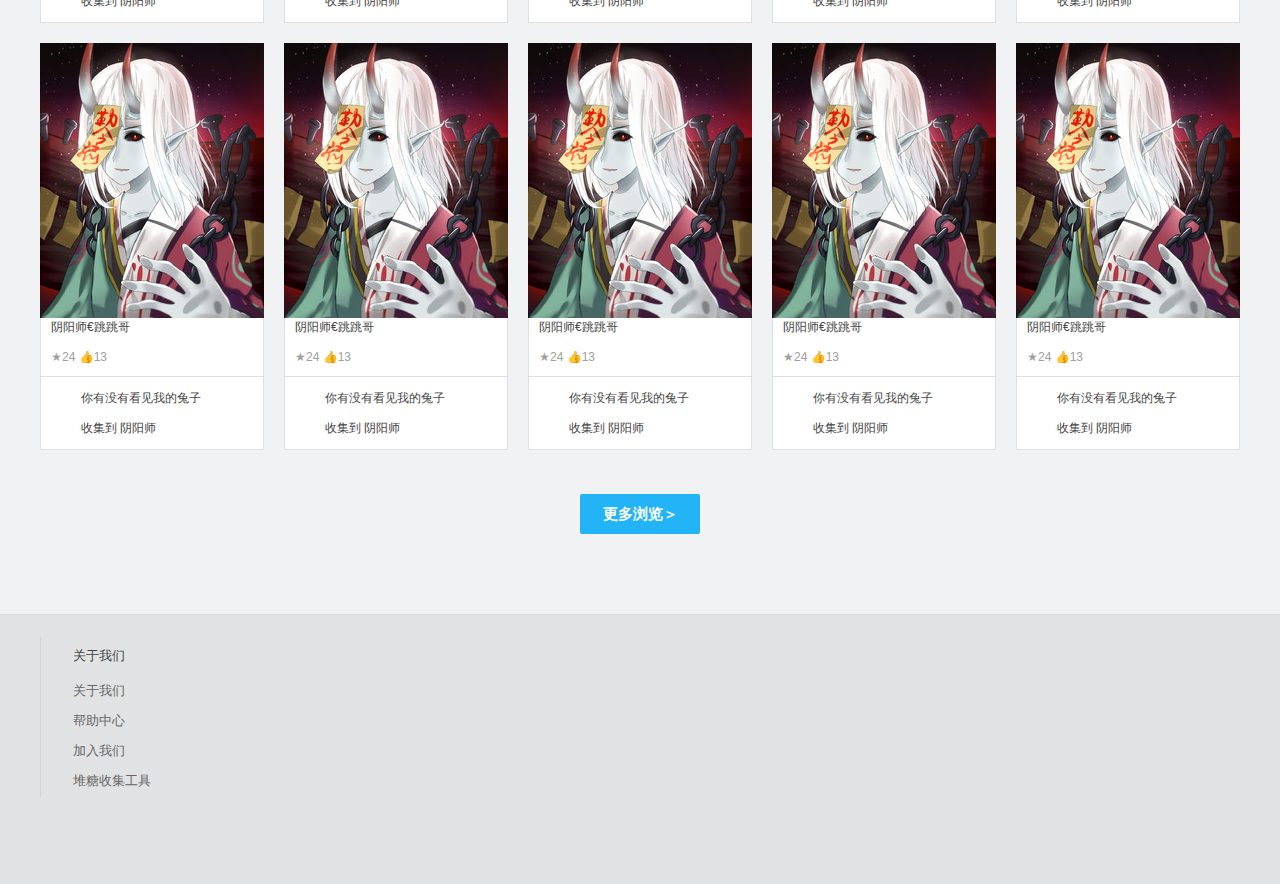
==== commit e755a286: "Footer" ====
--- a/duitang/index.html
+++ b/duitang/index.html
@@ -387,9 +387,33 @@
                     </div>
                 </div>
             </div>
+            <div class="Browse-more">
+                <a class="Browse-more-btn" href="https://www.duitang.com/topics/">更多浏览＞</a>
+            </div>
         </div>
 
-        <div class="Footer"></div>
+        <div class="Footer">
+            <div class="Footer-all">
+                <div class="Footer-list">
+                    <div class="Footer-items">
+                        <div class="Footer-span">
+                            <div class="Footer-title">关于我们</div>
+                        </div>
+                        <div class="Footer-item">
+                            <a class="Footer-tag" target="blank" href="https://www.duitang.com/about/">关于我们</a>
+                            <a class="Footer-tag" target="blank" href="https://www.duitang.com/help/index/">帮助中心</a>
+                            <a class="Footer-tag" target="blank" href="https://www.duitang.com/jobs/">加入我们</a>
+                            <a class="Footer-tag" target="blank" href="https://www.duitang.com/about/collectit/?from=top">堆糖收集工具</a>
+                            <a class="Footer-tag" target="blank" href="https://www.duitang.com/leave/message/">联系我们</a>
+                            <a class="Footer-tag" target="blank" href="https://www.duitang.com/keywords/">标签集</a>
+                            <a class="Footer-tag" target="blank" href="https://www.duitang.com/bd/">商务合作</a>
+                            <a class="Footer-tag" target="blank" href="https://www.duitang.com/declare/#noduty">免责声明</a>
+                        </div>
+                    </div>
+                </div>
+
+            </div>
+        </div>
     </body>
     <script id="Example-item--Template" type="text/template">
         <a target="blank" href="https://www.duitang.com/blog/?id=685735447">
--- a/duitang/main.css
+++ b/duitang/main.css
@@ -13,6 +13,7 @@
 
 .u-container {
     margin: auto;
+    padding-bottom: 80px;
     width: 1200px;
     height: 100%;
 }
@@ -602,3 +603,71 @@
     color: #444;
     font-size: 12px;
 }
+
+.Browse-more {
+    margin-top: 24px;
+    width: 100%;
+    height: 40px;
+}
+
+.Browse-more-btn {
+    display: block;
+    margin: 0 auto;
+    width: 120px;
+    height: 40px;
+    border-radius: 2px;
+    background-color: #22b4f6;
+    color: #fff;
+    text-align: center;
+    text-decoration: none;
+    font-weight: 700;
+    font-size: 15px;
+    line-height: 40px;
+}
+
+.Footer {
+    display: block;
+    overflow: hidden;
+    margin: 0 auto;
+    padding: 22px 0;
+    height: 225px;
+    border-top: 1px solid #d8d9da;
+    background-color: #e1e2e3;
+}
+
+.Footer-all {
+    overflow: hidden;
+    margin: 0 auto;
+    width: 1200px;
+}
+
+.Footer-list {
+    width: 1222px;
+}
+
+.Footer-items {
+    float: left;
+    overflow: hidden;
+    padding: 9px 32px;
+    width: 179px;
+    height: 142px;
+    border-left: 1px solid #cfd0d1;
+}
+
+.Footer-span {
+    width: 202px;
+}
+
+.Footer-title {
+    margin-bottom: 15px;
+    color: #444;
+    font-size: 13px;
+}
+
+.Footer-tag {
+    float: left;
+    width: 100px;
+    height: 30px;
+    color: #666;
+    font-size: 13px;
+}
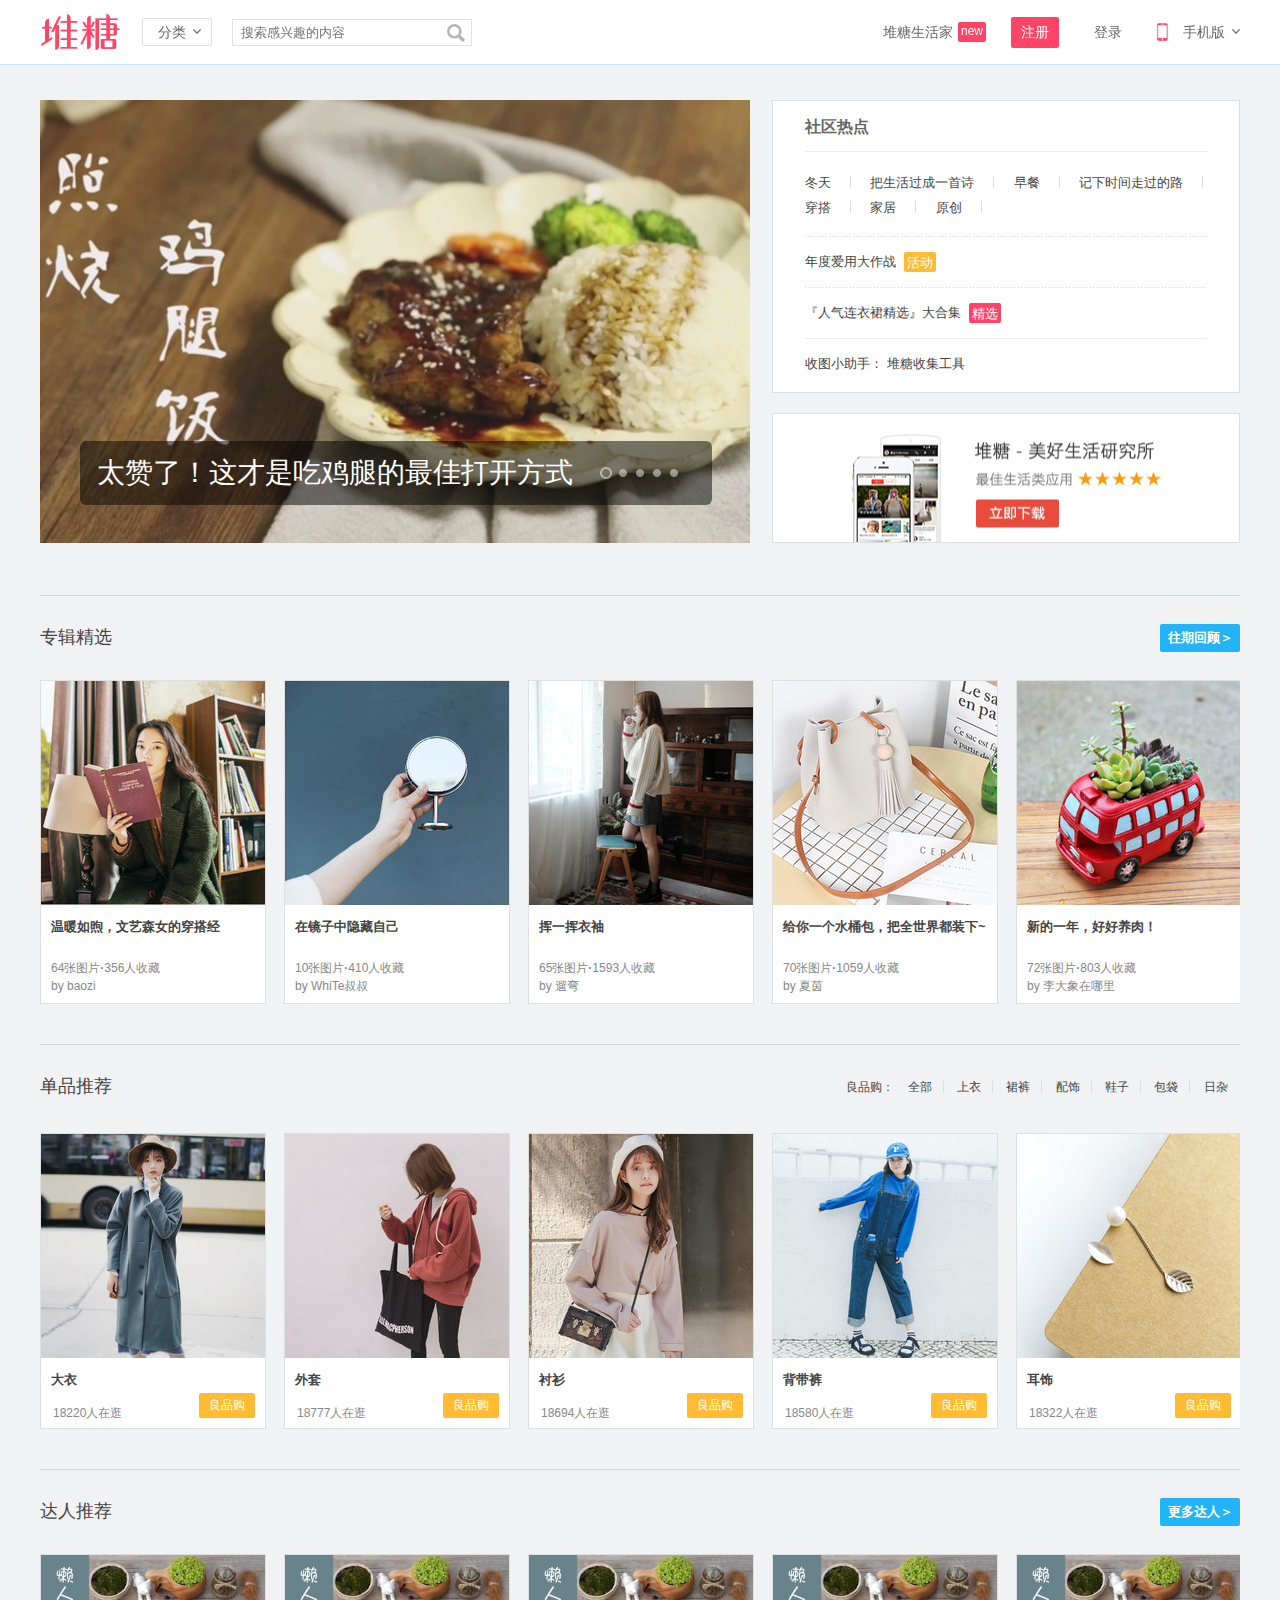
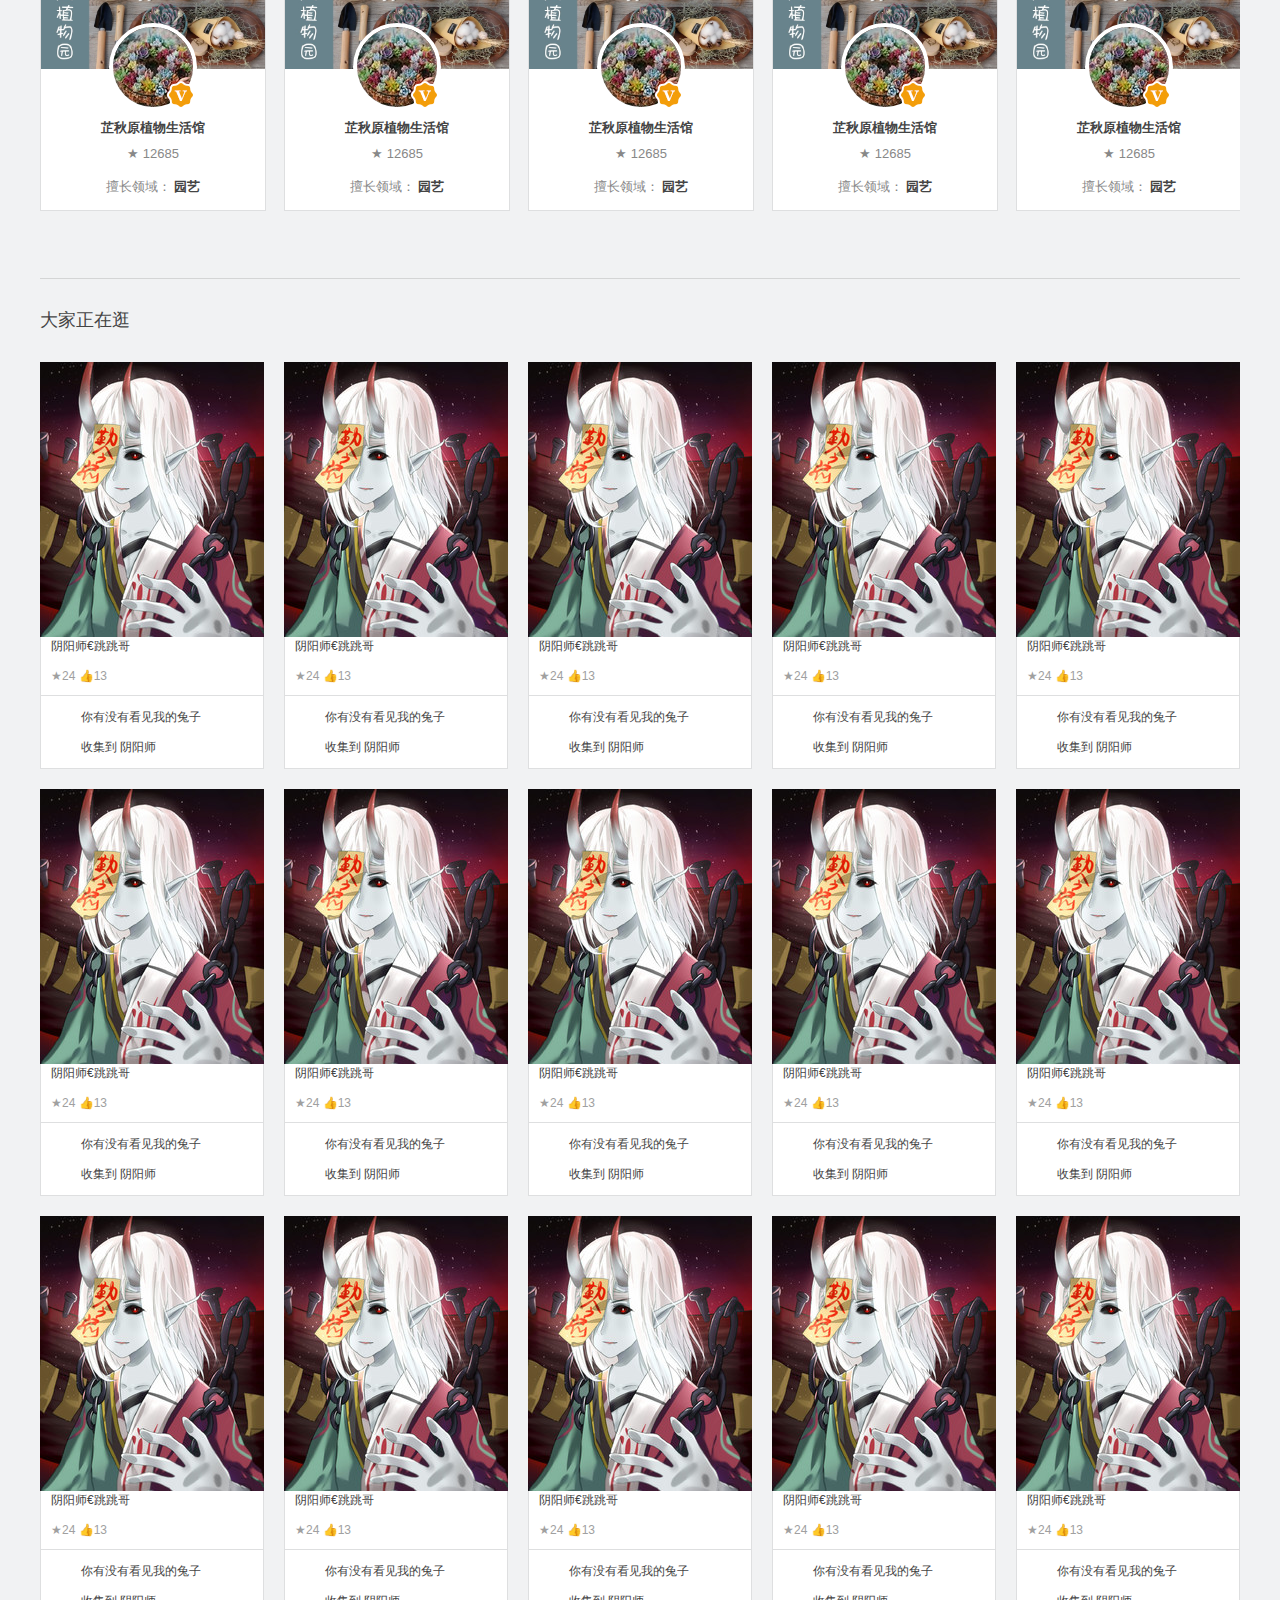
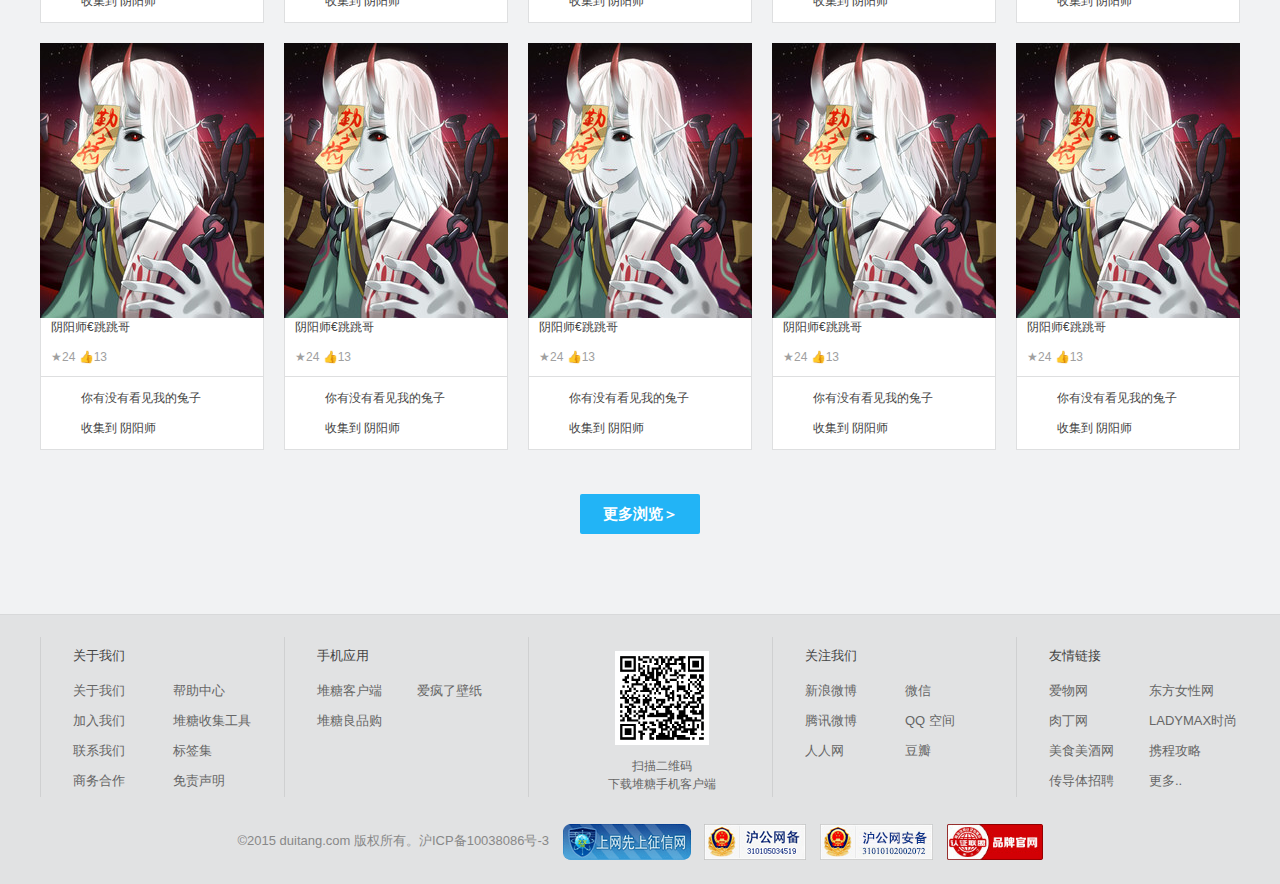
==== commit 727fa705: "完善Footer" ====
--- a/duitang/index.html
+++ b/duitang/index.html
@@ -410,8 +410,61 @@
                             <a class="Footer-tag" target="blank" href="https://www.duitang.com/declare/#noduty">免责声明</a>
                         </div>
                     </div>
-                </div>
-
+                    <div class="Footer-items">
+                        <div class="Footer-span">
+                            <div class="Footer-title">手机应用</div>
+                        </div>
+                        <div class="Footer-item">
+                            <a class="Footer-tag" target="blank" href="https://www.duitang.com/app/duitang/">堆糖客户端</a>
+                            <a class="Footer-tag" target="blank" href="https://www.duitang.com/app/duitang/#buttom">爱疯了壁纸</a>
+                            <a class="Footer-tag" target="blank" href="https://www.duitang.com/app/duitang/#buttom">堆糖良品购</a>
+                        </div>
+                    </div>
+                    <div class="Footer-items-2wm">
+                        <div class="Footer-span">
+                            <div class="Footer-code">
+                                <img src="img/2wm.png" style="width: 100%">
+                            </div>
+                            <p>扫描二维码<br>
+                            下载堆糖手机客户端</p>
+                        </div>
+                    </div>
+                    <div class="Footer-items">
+                        <div class="Footer-span">
+                            <div class="Footer-title">关注我们</div>
+                        </div>
+                        <div class="Footer-item">
+                            <a class="Footer-tag" target="blank" href="http://weibo.com/duitang/">新浪微博</a>
+                            <a class="Footer-tag" target="blank" href="">微信</a>
+                            <a class="Footer-tag" target="blank" href="http://t.qq.com/duitangwang/">腾讯微博</a>
+                            <a class="Footer-tag" target="blank" href="http://user.qzone.qq.com/1846053784/">QQ 空间</a>
+                            <a class="Footer-tag" target="blank" href="http://page.renren.com/600920662/">人人网</a>
+                            <a class="Footer-tag" target="blank" href="http://site.douban.com/122203/">豆瓣</a>
+                        </div>
+                    </div>
+                    <div class="Footer-items">
+                        <div class="Footer-span">
+                            <div class="Footer-title">友情链接</div>
+                        </div>
+                        <div class="Footer-item">
+                            <a class="Footer-tag" target="blank" href="http://www.hers.com.cn/">爱物网</a>
+                            <a class="Footer-tag" target="blank" href="http://www.eastlady.cn/">东方女性网</a>
+                            <a class="Footer-tag" target="blank" href="http://www.rouding.com/">肉丁网</a>
+                            <a class="Footer-tag" target="blank" href="http://www.ladymax.cn/">LADYMAX时尚</a>
+                            <a class="Footer-tag" target="blank" href="http://www.10and9.com/">美食美酒网</a>
+                            <a class="Footer-tag" target="blank" href="http://you.ctrip.com/">携程攻略</a>
+                            <a class="Footer-tag" target="blank" href="http://www.chuandaoti.com/">传导体招聘</a>
+                            <a class="Footer-tag" target="blank" href="https://www.duitang.com/about/#dt-friends">更多..</a>
+                        </div>
+                    </div>
+                </div>
+                <div class="Footer-bottom">
+                    <span>©2015 duitang.com 版权所有。沪ICP备10038086号-3</span>
+                    <a class="Footer-zx" target="blank" href="http://www.zx110.org/"></a>
+                    <a class="Footer-wb" target="blank" href="http://www.zx110.org/picp/?sn=310105034519"></a>
+                    <a class="Footer-wab" target="blank" href="http://www.beian.gov.cn/portal/index"></a>
+                    <a class="Footer-rz" target="blank" href="http://si.trustutn.org/info?sn=210160914024130570047&certType=1"></a>
+                </div>
             </div>
         </div>
     </body>
--- a/duitang/main.css
+++ b/duitang/main.css
@@ -643,6 +643,7 @@
 
 .Footer-list {
     width: 1222px;
+    height: 160px;
 }
 
 .Footer-items {
@@ -664,6 +665,11 @@
     font-size: 13px;
 }
 
+.Footer-item {
+    width: 200px;
+    height: 110px;
+}
+
 .Footer-tag {
     float: left;
     width: 100px;
@@ -671,3 +677,67 @@
     color: #666;
     font-size: 13px;
 }
+
+.Footer-items-2wm {
+    float: left;
+    overflow: hidden;
+    padding: 9px 32px;
+    width: 179px;
+    height: 142px;
+    border-left: 1px solid #cfd0d1;
+    text-align: center;
+}
+
+.Footer-code {
+    margin: 5px auto;
+    padding: 3px;
+    width: 88px;
+    height: 88px;
+    background-color: #fff;
+}
+
+.Footer-bottom {
+    margin: 20px auto 5px;
+    height: 47px;
+    color: #888;
+    text-align: center;
+    font-size: 13px;
+    line-height: 47px;
+}
+
+.Footer-zx {
+    display: inline-block;
+    margin-left: 10px;
+    width: 128px;
+    height: 36px;
+    background: url(img/xbt.png) -920px -490px no-repeat;
+    vertical-align: middle;
+}
+
+.Footer-wb {
+    display: inline-block;
+    margin-left: 10px;
+    width: 102px;
+    height: 36px;
+    background: url(img/xbt.png) -798px -540px no-repeat;
+    vertical-align: middle;
+}
+
+.Footer-wab {
+    display: inline-block;
+    margin-left: 10px;
+    width: 113px;
+    height: 36px;
+    background: url(img/wab.png) no-repeat;
+    vertical-align: middle;
+}
+
+.Footer-rz {
+    display: inline-block;
+    margin-left: 10px;
+    width: 96px;
+    height: 36px;
+    background: url(img/rz.jpeg) no-repeat;
+    background-size: 100% 100%;
+    vertical-align: middle;
+}
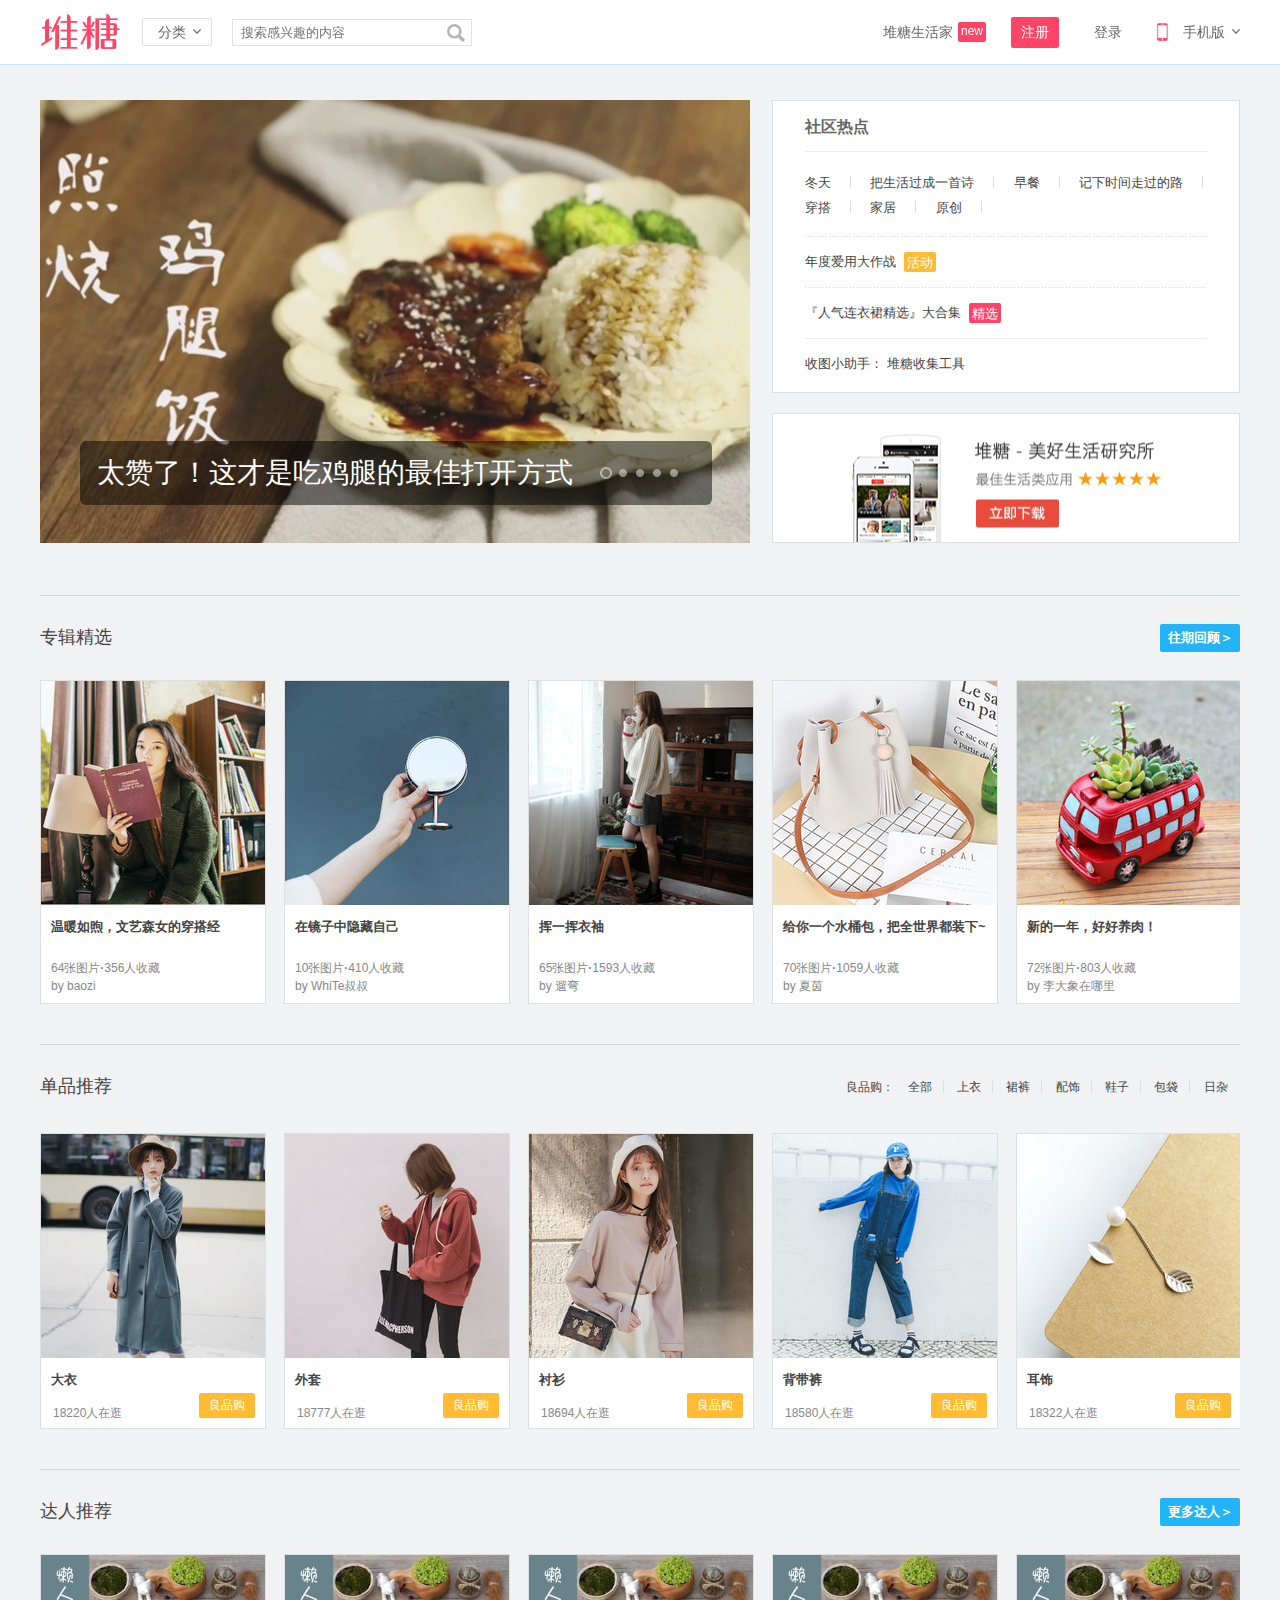
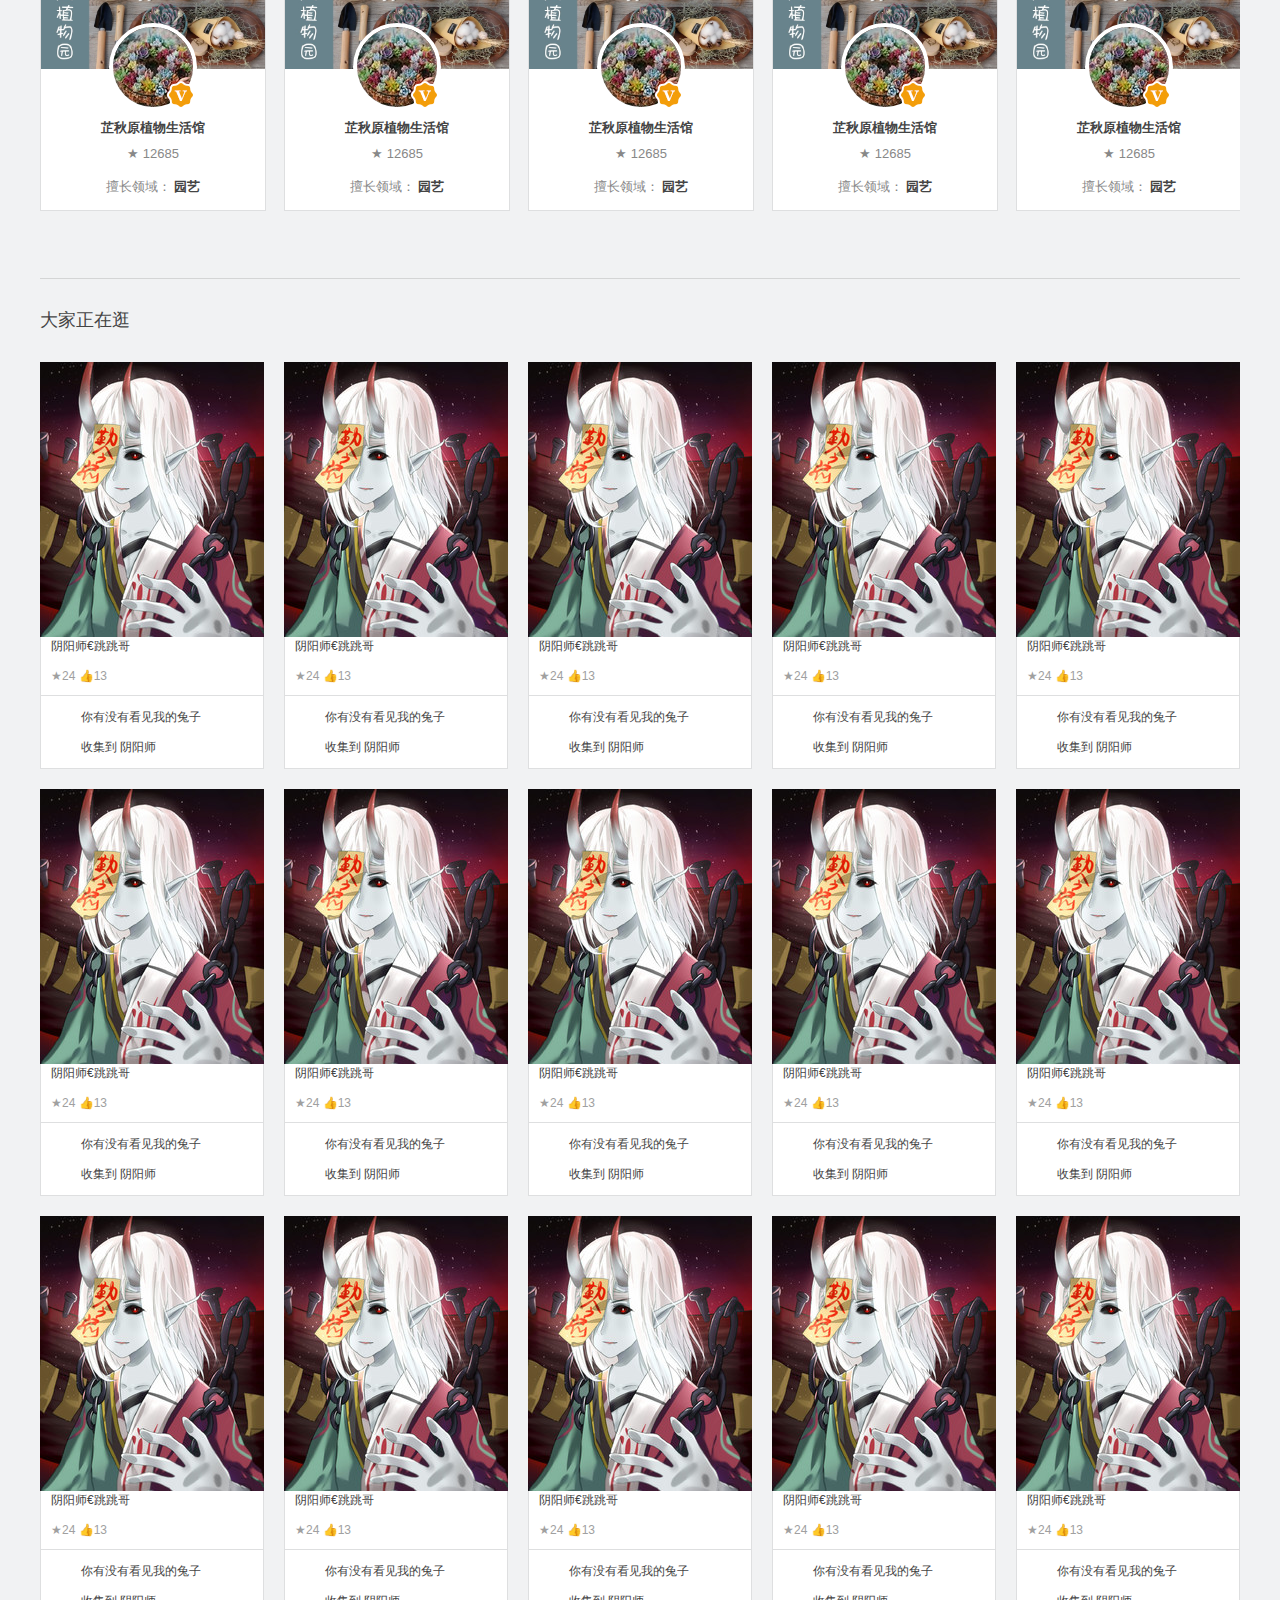
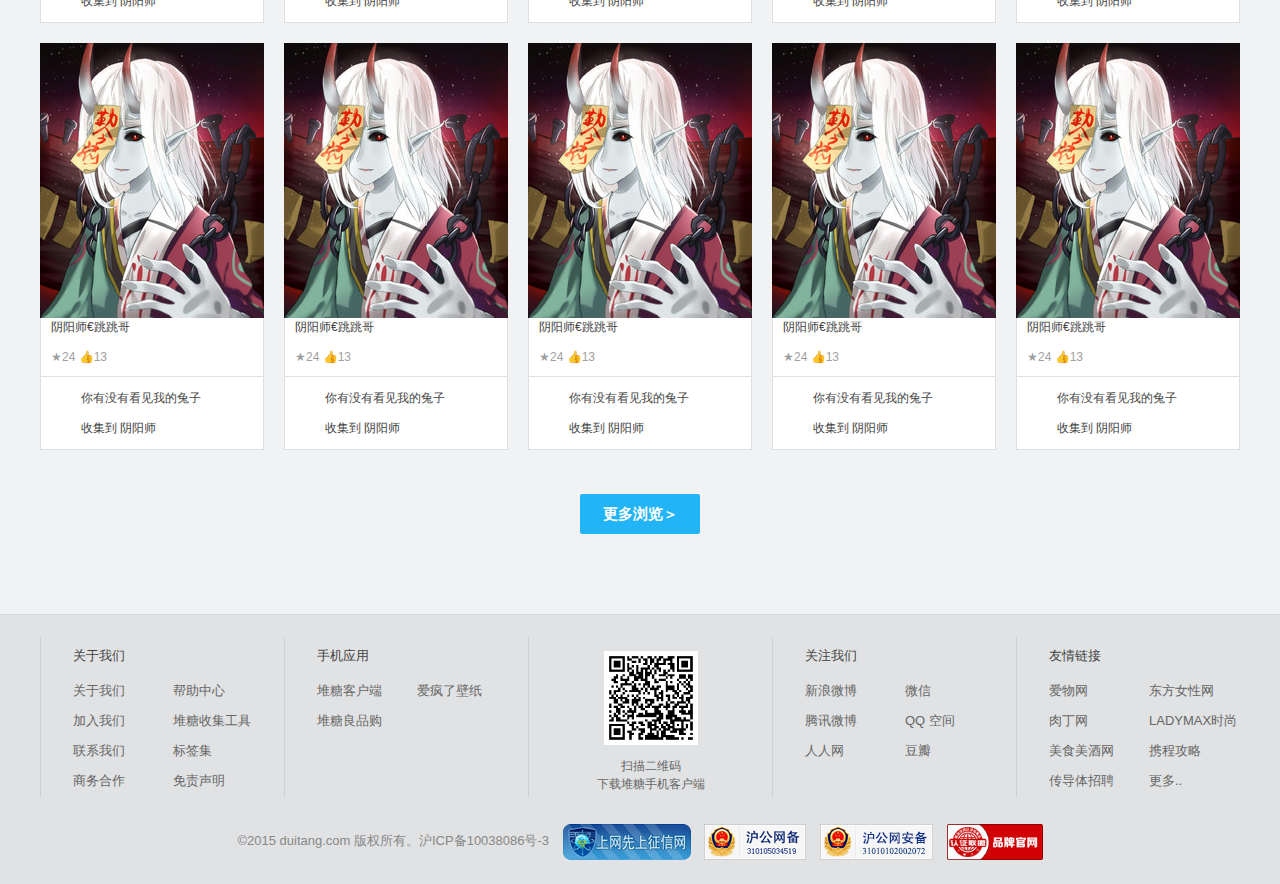
==== commit 1e7a175b: "二维码居中" ====
--- a/duitang/index.html
+++ b/duitang/index.html
@@ -421,7 +421,7 @@
                         </div>
                     </div>
                     <div class="Footer-items-2wm">
-                        <div class="Footer-span">
+                        <div class="Footer-span-2wm">
                             <div class="Footer-code">
                                 <img src="img/2wm.png" style="width: 100%">
                             </div>
--- a/duitang/main.css
+++ b/duitang/main.css
@@ -688,6 +688,10 @@
     text-align: center;
 }
 
+.Footer-span-2wm {
+    width: 179px;
+}
+
 .Footer-code {
     margin: 5px auto;
     padding: 3px;
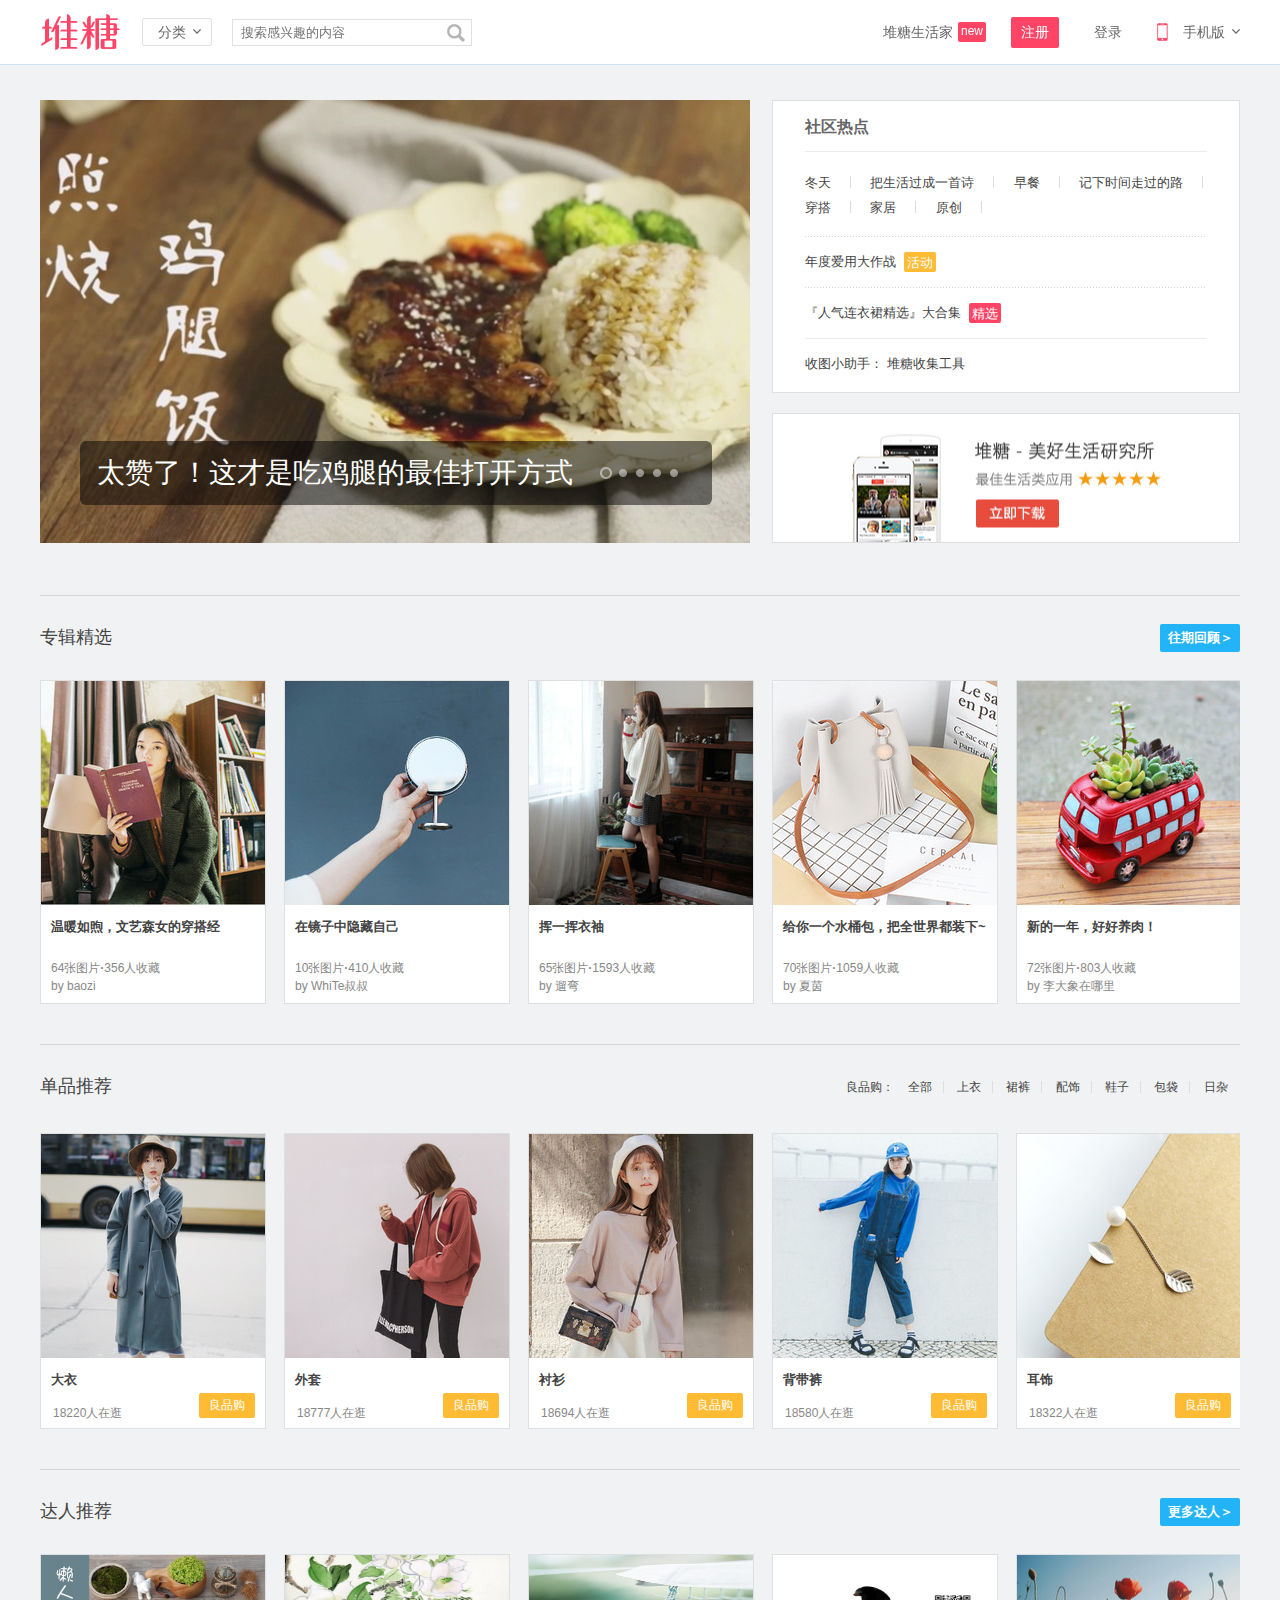
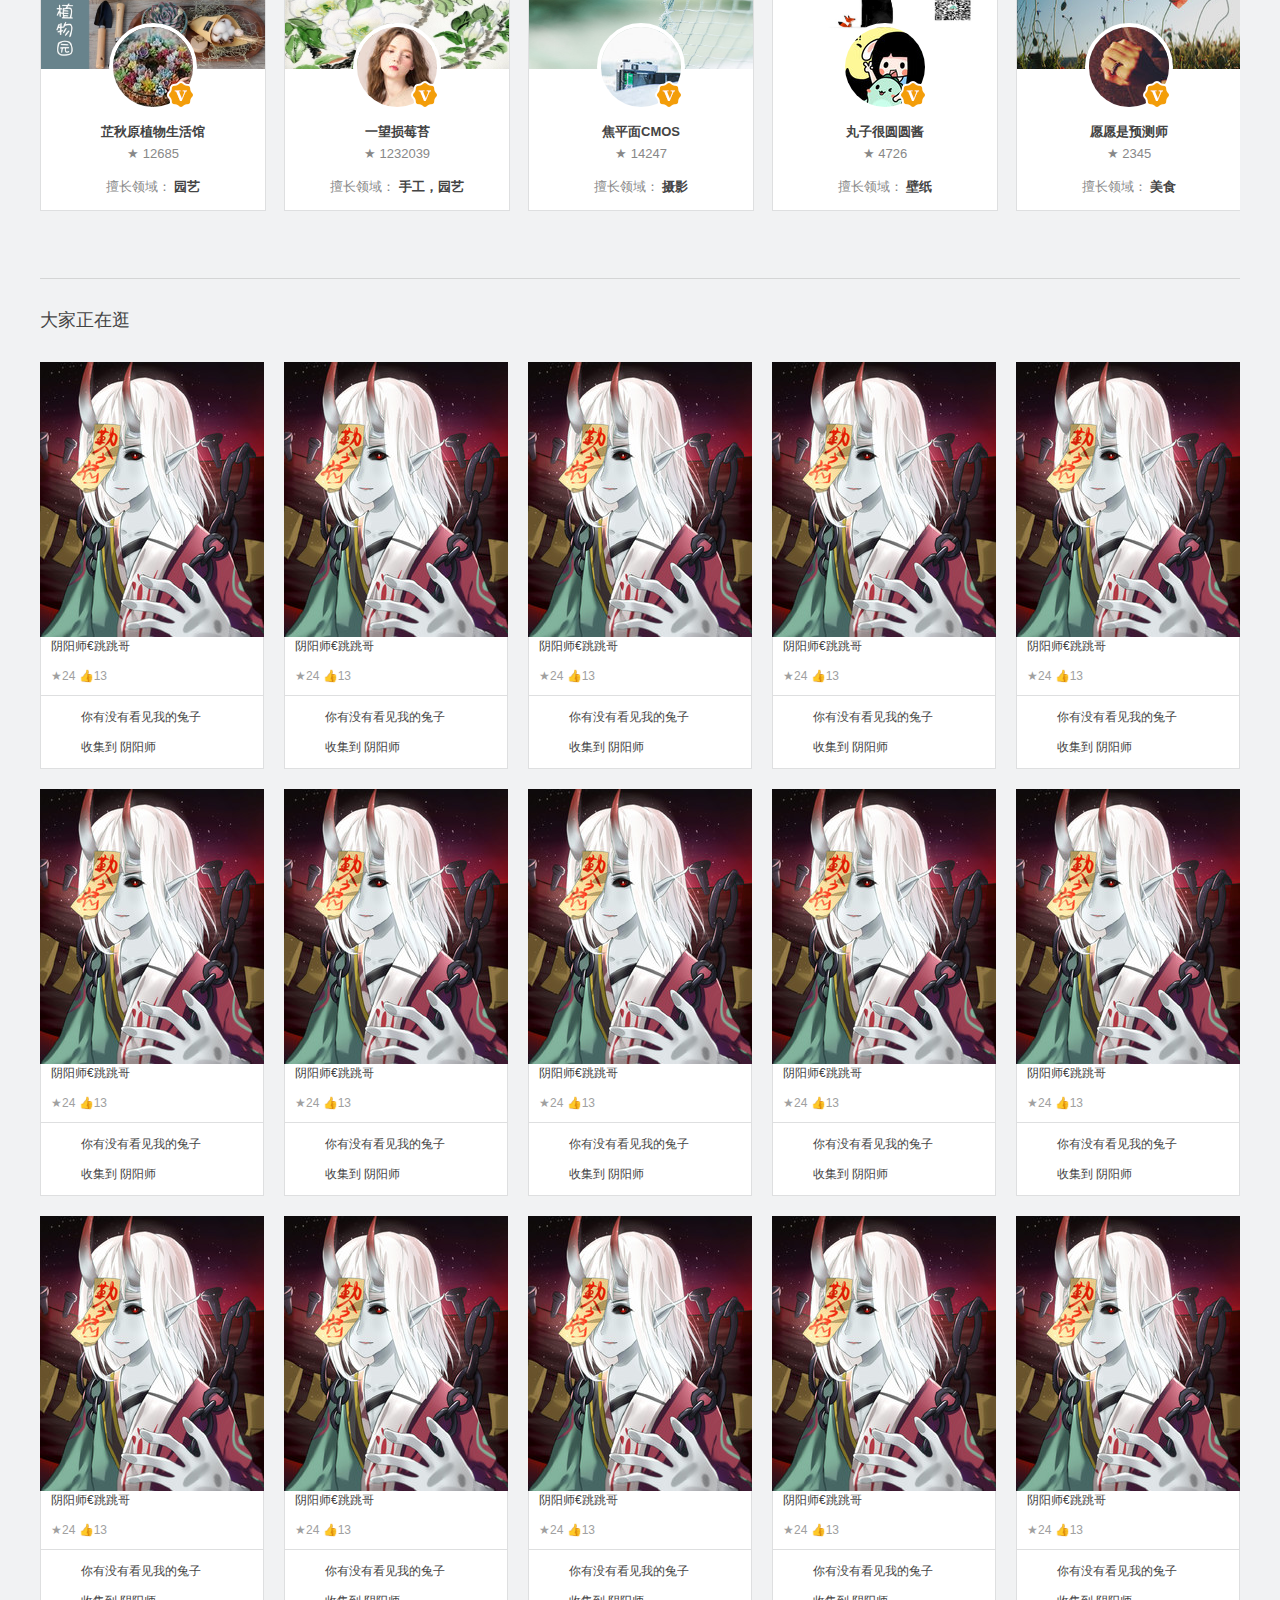
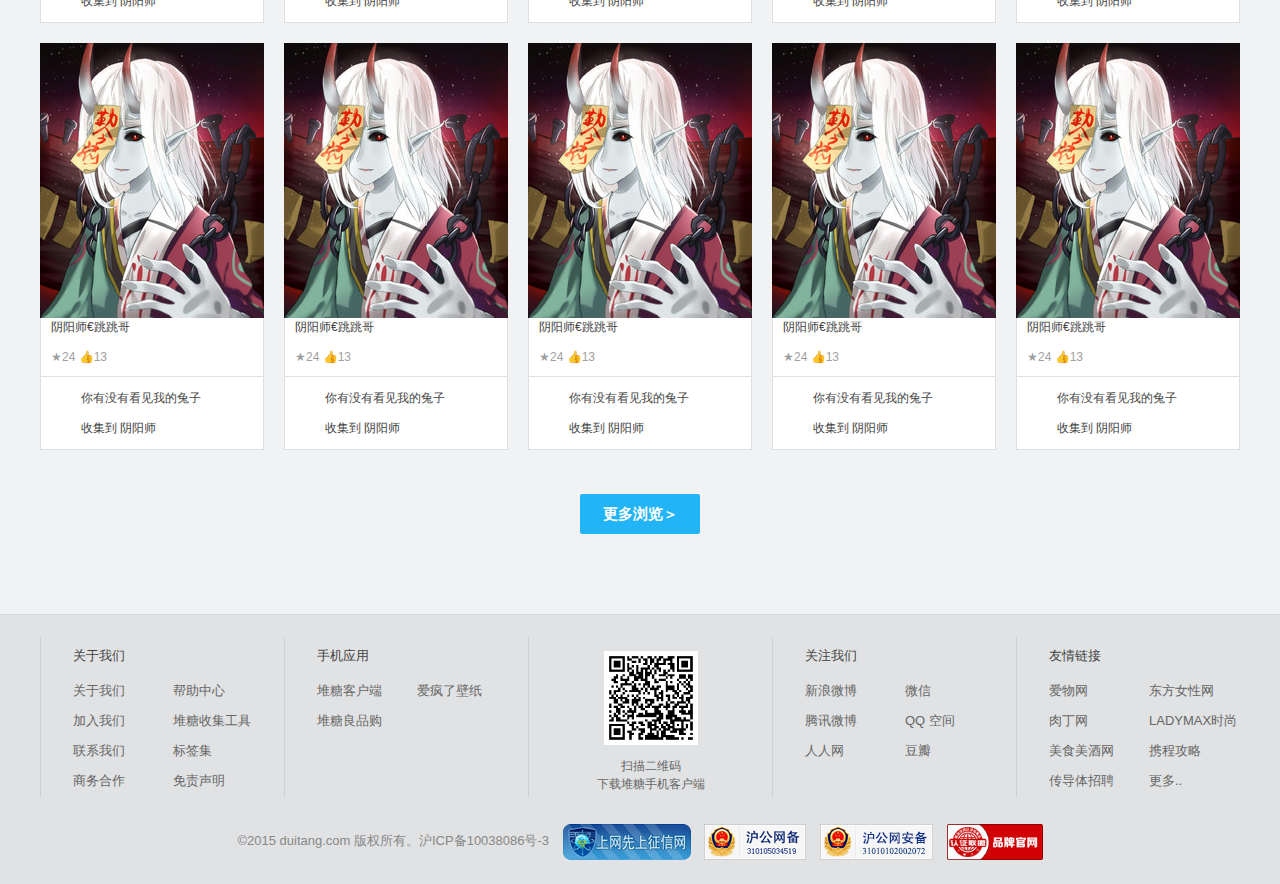
==== commit 8339b93a: "完善达人推荐图" ====
--- a/duitang/index.html
+++ b/duitang/index.html
@@ -309,7 +309,8 @@
                     <div class="Selected-items">
                         <div class="Recommend-item">
                             <div class="Selected-figure">
-                                <a class="Figure-upper" target="blank" href="https://www.duitang.com/people/?user_id=1007240">
+                                <a class="Figure-umb" target="blank" href="https://www.duitang.com/people/?user_id=1007240">
+                                    <img class="Figure-upper" src="img/drtj-1.jpeg">
                                     <img class="Figure-middle" src="img/drtj-user1.jpeg">
                                     <img class="Figure-below" src="img/VIP-logo.png">
                                     <div class="Selected-store">芷秋原植物生活馆</div>
@@ -322,53 +323,57 @@
                         </div>
                         <div class="Recommend-item">
                             <div class="Selected-figure">
-                                <a class="Figure-upper" target="blank" href="https://www.duitang.com/people/?user_id=1007240">
-                                    <img class="Figure-middle" src="img/drtj-user1.jpeg">
+                                <a class="Figure-umb" target="blank" href="https://www.duitang.com/people/?user_id=1207824">
+                                    <img class="Figure-upper" src="img/drtj-2.jpeg">
+                                    <img class="Figure-middle" src="img/drtj-user2.jpeg">
                                     <img class="Figure-below" src="img/VIP-logo.png">
-                                    <div class="Selected-store">芷秋原植物生活馆</div>
-                                </a>
-                                <p class="Collect">★ 12685</p>
+                                    <div class="Selected-store">一望损莓苔</div>
+                                </a>
+                                <p class="Collect">★ 1232039</p>
                                 <p class="Expertise">擅长领域：
-                                    <b class="Field">园艺</b>
+                                    <b class="Field">手工，园艺</b>
                                 </p>
                             </div>
                         </div>
                         <div class="Recommend-item">
                             <div class="Selected-figure">
-                                <a class="Figure-upper" target="blank" href="https://www.duitang.com/people/?user_id=1007240">
-                                    <img class="Figure-middle" src="img/drtj-user1.jpeg">
+                                <a class="Figure-umb" target="blank" href="https://www.duitang.com/people/?user_id=13056842">
+                                    <img class="Figure-upper" src="img/drtj-3.jpeg">
+                                    <img class="Figure-middle" src="img/drtj-user3.jpeg">
                                     <img class="Figure-below" src="img/VIP-logo.png">
-                                    <div class="Selected-store">芷秋原植物生活馆</div>
-                                </a>
-                                <p class="Collect">★ 12685</p>
+                                    <div class="Selected-store">焦平面CMOS</div>
+                                </a>
+                                <p class="Collect">★ 14247</p>
                                 <p class="Expertise">擅长领域：
-                                    <b class="Field">园艺</b>
+                                    <b class="Field">摄影</b>
                                 </p>
                             </div>
                         </div>
                         <div class="Recommend-item">
                             <div class="Selected-figure">
-                                <a class="Figure-upper" target="blank" href="https://www.duitang.com/people/?user_id=1007240">
-                                    <img class="Figure-middle" src="img/drtj-user1.jpeg">
+                                <a class="Figure-umb" target="blank" href="https://www.duitang.com/people/?user_id=223713">
+                                    <img class="Figure-upper" src="img/drtj-4.jpeg">
+                                    <img class="Figure-middle" src="img/drtj-user4.jpeg">
                                     <img class="Figure-below" src="img/VIP-logo.png">
-                                    <div class="Selected-store">芷秋原植物生活馆</div>
-                                </a>
-                                <p class="Collect">★ 12685</p>
+                                    <div class="Selected-store">丸子很圆圆酱</div>
+                                </a>
+                                <p class="Collect">★ 4726</p>
                                 <p class="Expertise">擅长领域：
-                                    <b class="Field">园艺</b>
+                                    <b class="Field">壁纸</b>
                                 </p>
                             </div>
                         </div>
                         <div class="Recommend-item">
                             <div class="Selected-figure">
-                                <a class="Figure-upper" target="blank" href="https://www.duitang.com/people/?user_id=1007240">
-                                    <img class="Figure-middle" src="img/drtj-user1.jpeg">
+                                <a class="Figure-umb" target="blank" href="https://www.duitang.com/people/?user_id=4866005">
+                                    <img class="Figure-upper" src="img/drtj-5.jpeg">
+                                    <img class="Figure-middle" src="img/drtj-user5.jpeg">
                                     <img class="Figure-below" src="img/VIP-logo.png">
-                                    <div class="Selected-store">芷秋原植物生活馆</div>
-                                </a>
-                                <p class="Collect">★ 12685</p>
+                                    <div class="Selected-store">愿愿是预测师</div>
+                                </a>
+                                <p class="Collect">★ 2345</p>
                                 <p class="Expertise">擅长领域：
-                                    <b class="Field">园艺</b>
+                                    <b class="Field">美食</b>
                                 </p>
                             </div>
                         </div>
--- a/duitang/main.css
+++ b/duitang/main.css
@@ -504,12 +504,16 @@
     background-color: #fff;
 }
 
-.Figure-upper {
+.Figure-umb {
     display: block;
     width: 224px;
     height: 114px;
-    background: url(img/drtj-1.jpeg);
-    background-size: cover;
+}
+
+.Figure-upper {
+    display: block;
+    width: 224px;
+    height: 114px;
 }
 
 .Figure-middle {
@@ -524,11 +528,11 @@
 }
 
 .Figure-below {
-    transform: translate3d(126px,126px,0);
+    transform: translate3d(126px,12px,0);
 }
 
 .Selected-store {
-    padding-top: 130px;
+    padding-top: 20px;
     padding-right: 10px;
     padding-left: 10px;
     color: #444;
